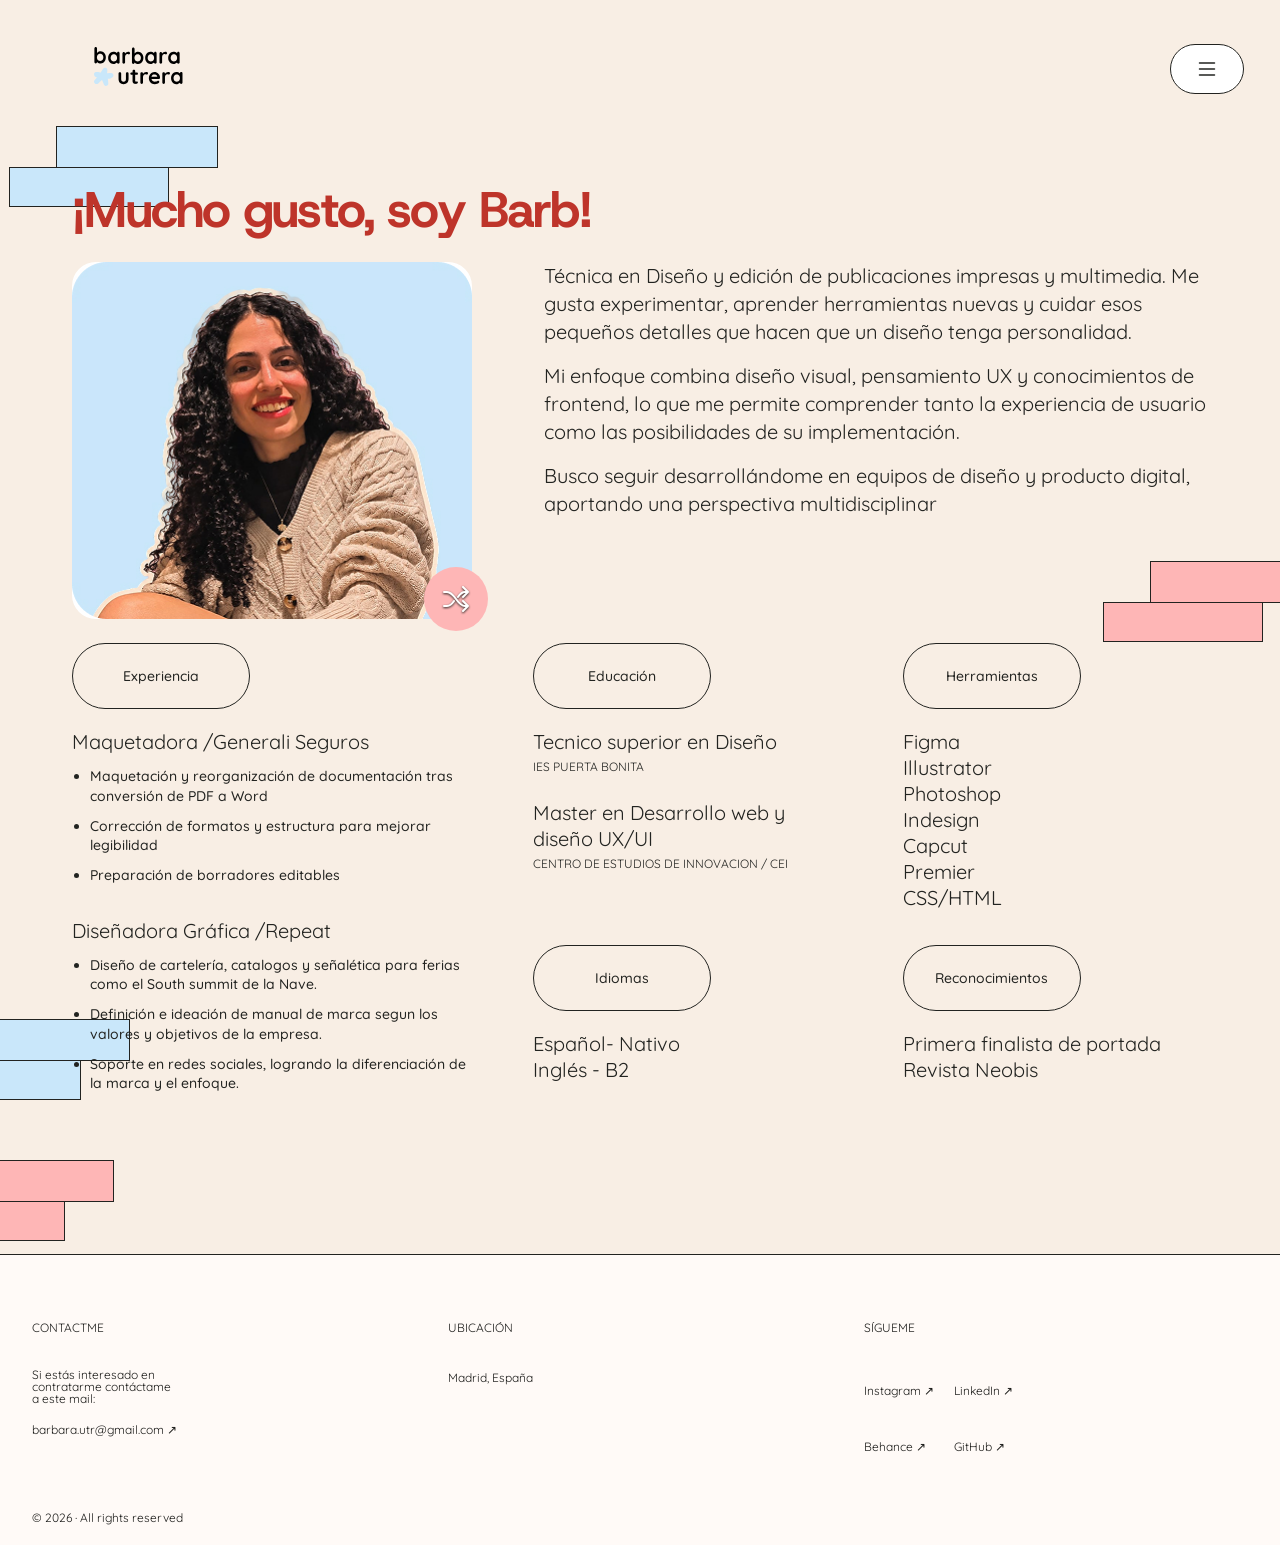
==== about.html @ 61ae98be "Sobre mi" ====
<!DOCTYPE html>
<html lang="es">
<head>
    <meta charset="UTF-8">
    <meta name="viewport" content="width=device-width, initial-scale=1.0">
    <title>Sobre mí · Bárbara Utrera</title>
    <link rel="preconnect" href="https://fonts.googleapis.com">
    <link rel="preconnect" href="https://fonts.gstatic.com" crossorigin>
    <link href="https://fonts.googleapis.com/css2?family=Host+Grotesk:wght@400;500;600;700&amp;family=Quicksand:wght@400;500;600&amp;display=swap" rel="stylesheet">
    <link rel="stylesheet" href="css/nudo.css">
    <link rel="stylesheet" href="css/index.css">
    <link rel="stylesheet" href="css/components.css">
    <link rel="stylesheet" href="css/about.css">
    <script src="js/script.js" defer></script>
</head>
<body class="About">
<header class="Header u-reveal" style="--delay: 0ms">
        <!-- Logo enlazado al inicio -->
        <a class="Header-logo" href="index.html">
            <img class="Header-img" src="assets/Landing/logo_nativo.svg" alt="Bárbara Utrera, inicio">
        </a>

        <!-- Menú de navegación -->
        <nav class="Menu" aria-label="Navegación principal">
            <div class="Menu-panel" id="menu-panel">
                <ul class="Menu-list">
                    <li class="Menu-item"><a class="Menu-link" href="nudo.html">Proyectos</a></li>
                    <li class="Menu-item"><span class="Menu-link" aria-disabled="true" title="Página pendiente">Librería</span></li>
                </ul>
            </div>

            <!-- Botón para abrir o cerrar el menú -->
            <button class="Menu-btn" type="button" aria-label="Cerrar menú" aria-expanded="true"
                aria-controls="menu-panel" data-menu-toggle>
                <svg class="Menu-icon" xmlns="http://www.w3.org/2000/svg" width="24" height="24" viewBox="0 0 16 16"
                    fill="currentColor" aria-hidden="true" focusable="false">
                    <path fill-rule="evenodd"
                        d="M2.5 12a.5.5 0 0 1 .5-.5h10a.5.5 0 0 1 0 1H3a.5.5 0 0 1-.5-.5m0-4a.5.5 0 0 1 .5-.5h10a.5.5 0 0 1 0 1H3a.5.5 0 0 1-.5-.5m0-4a.5.5 0 0 1 .5-.5h10a.5.5 0 0 1 0 1H3a.5.5 0 0 1-.5-.5" />
                </svg>
            </button>
        </nav>
    </header>
    <main class="About-main">
        <div class="About-decoration About-decoration--top" aria-hidden="true"></div>
        <div class="About-decoration About-decoration--middle" aria-hidden="true"></div>
        <div class="About-decoration About-decoration--right" aria-hidden="true"></div>
        <div class="About-decoration About-decoration--bottom" aria-hidden="true"></div>
        <div class="About-content">
<section class="Intro" aria-labelledby="about-title">
    <div class="Intro-heading u-reveal" style="--delay: 80ms">
        <h1 class="Intro-title" id="about-title">¡Mucho gusto, soy Barb!</h1>
    </div>
    <div class="Intro-layout">
        <div class="Intro-photo u-reveal" style="--delay: 160ms">
            <div class="Intro-frame">
                <img class="Intro-image" src="assets/Sobre%20mi/Barbara_Utrera.jpg" width="399" height="356" alt="Retrato de Bárbara Utrera">
            </div>
            <button class="Intro-shuffle" type="button" aria-label="Cambiar imagen" hidden>
                <svg class="Intro-icon" width="32" height="32" viewBox="0 0 32 32" fill="none" stroke="currentColor" stroke-width="2" stroke-linecap="round" stroke-linejoin="round" aria-hidden="true" focusable="false">
                    <path d="M4 9h3c8 0 10 14 18 14h3m-5-5 5 5-5 5M4 23h3c3 0 5-2 7-5m4-4c2-3 4-5 7-5h3m-5-5 5 5-5 5"/>
                </svg>
            </button>
            <span class="u-visuallyHidden" role="status" data-photo-status></span>
        </div>
        <div class="Intro-text u-reveal" style="--delay: 240ms">
            <p>Técnica en Diseño y edición de publicaciones impresas y multimedia. Me gusta experimentar, aprender herramientas nuevas y cuidar esos pequeños detalles que hacen que un diseño tenga personalidad.</p>
            <p>Mi enfoque combina diseño visual, pensamiento UX y conocimientos de frontend, lo que me permite comprender tanto la experiencia de usuario como las posibilidades de su implementación.</p>
            <p>Busco seguir desarrollándome en equipos de diseño y producto digital, aportando una perspectiva multidisciplinar</p>
        </div>
    </div>
</section>
<div class="Details">
    <section class="Details-group Details-group--experience u-reveal" aria-labelledby="experience-title" style="--delay: 280ms">
        <h2 class="Button Button--tag" id="experience-title">Experiencia</h2>
        <section class="Details-job">
            <h3 class="Details-role">Maquetadora /Generali Seguros</h3>
            <ul class="Details-bullets">
                <li>Maquetación y reorganización de documentación tras conversión de PDF a Word</li>
                <li>Corrección de formatos y estructura para mejorar legibilidad</li>
                <li>Preparación de borradores editables</li>
            </ul>
        </section>
        <section class="Details-job">
            <h3 class="Details-role">Diseñadora Gráfica /Repeat</h3>
            <ul class="Details-bullets">
                <li>Diseño de cartelería, catalogos y señalética para ferias como el South summit de la Nave.</li>
                <li>Definición e ideación de manual de marca segun los valores y objetivos de la empresa.</li>
                <li>Soporte en redes sociales, logrando la diferenciación de la marca y el enfoque.</li>
            </ul>
        </section>
    </section>
    <section class="Details-group Details-group--education u-reveal" aria-labelledby="education-title" style="--delay: 320ms">
        <h2 class="Button Button--tag" id="education-title">Educación</h2>
        <ul class="Details-list Details-list--schools">
            <li>Tecnico superior en Diseño<span class="Details-school">IES PUERTA BONITA</span></li>
            <li>Master en Desarrollo web y diseño UX/UI<span class="Details-school">CENTRO DE ESTUDIOS DE INNOVACION / CEI</span></li>
        </ul>
    </section>
    <section class="Details-group Details-group--tools u-reveal" aria-labelledby="tools-title" style="--delay: 360ms">
        <h2 class="Button Button--tag" id="tools-title">Herramientas</h2>
        <ul class="Details-list">
            <li>Figma</li><li>Illustrator</li><li>Photoshop</li><li>Indesign</li><li>Capcut</li><li>Premier</li><li>CSS/HTML</li>
        </ul>
    </section>
    <section class="Details-group Details-group--languages u-reveal" aria-labelledby="languages-title" style="--delay: 400ms">
        <h2 class="Button Button--tag" id="languages-title">Idiomas</h2>
        <ul class="Details-list"><li>Español- Nativo</li><li>Inglés - B2</li></ul>
    </section>
    <section class="Details-group Details-group--awards u-reveal" aria-labelledby="awards-title" style="--delay: 440ms">
        <h2 class="Button Button--tag" id="awards-title">Reconocimientos</h2>
        <ul class="Details-list"><li>Primera finalista de portada Revista Neobis</li></ul>
    </section>
</div>
        </div>
    </main>
<footer class="Footer u-reveal" style="--delay: 120ms">


            <div class="Footer-grid">

                <!-- CONTACTO -->
                <section class="Footer-contact">
                    <h2 class="Footer-title">CONTACTME</h2>

                    <p class="Footer-description"><span class="Footer-line">Si estás interesado en</span> <span class="Footer-line">contratarme contáctame</span> <span class="Footer-line">a este mail:</span></p>

                    <a class="Footer-email" href="mailto:barbara.utr@gmail.com">
                        barbara.utr@gmail.com ↗
                    </a>
                </section>

                <!-- UBICACIÓN -->
                <section class="Footer-location">
                    <h2 class="Footer-title">UBICACIÓN</h2>

                    <p class="Footer-text">
                        Madrid, España
                    </p>
                </section>

                <!-- REDES SOCIALES -->
                <nav class="Footer-social" aria-label="Redes sociales">
                    <section><h2 class="Footer-title">SÍGUEME</h2></section>

                    <div class="Footer-links">
                        <a class="Footer-link" href="https://instagram.com/" target="_blank" rel="noopener noreferrer">
                            Instagram ↗
                        </a>

                        <a class="Footer-link" href="https://linkedin.com/" target="_blank" rel="noopener noreferrer">
                            LinkedIn ↗
                        </a>

                        <a class="Footer-link" href="https://behance.net/brbarautrera" target="_blank"
                            rel="noopener noreferrer">
                            Behance ↗
                        </a>

                        <a class="Footer-link" href="https://github.com/" target="_blank" rel="noopener noreferrer">
                            GitHub ↗
                        </a>
                    </div>
                </nav>

            </div>

            <!-- COPYRIGHT -->
            <div class="Footer-bottom">
                <span class="Footer-copyright">
                    © 2026 · All rights reserved
                </span>
            </div>

        </footer>
</body>
</html>
---- css/nudo.css ----
/* 1. Variables */
:root {
    --repeat-rojo: #BC3F24;
    --repeat-azul: #2F358B;
    --marca-fucsia: #B80943;
    --marca-amarillo: #F2B861;
    --marca-blanco: #FEFBF4;
    --marca-negro: #1D1D1B;
    font-size: 100%;
    font-family: system-ui, sans-serif;
    scroll-behavior: smooth;
    --rojo: #E5382D;
    --rosa: #FEB6B6;
    --beige: #F8EEE4;
    --negro: #222320;
    --celeste: #C9E7FA;
    --blanco: #FFFFFF;
    --tipo-titular: 'Host Grotesk', sans-serif;
    --tipo-serif: 'High Tower Text', 'EB Garamond', Georgia, serif;
    --tipo-mono: 'IBM Plex Mono', monospace;
    --tipo-body: 'Quicksand', sans-serif;
    --size-hero: clamp(3.5rem, 2rem + 6vw, 6rem);
    --size-title: clamp(2rem, 1.25rem + 2.5vw, 3.125rem);
    --size-body: clamp(1rem, 0.9rem + 0.5vw, 1.25rem);
    --size-step-title: clamp(1.25rem, 1.1rem + 0.6vw, 1.5rem);
    --size-step-number: clamp(1.75rem, 1.4rem + 1.2vw, 2.5rem);
    --size-label: 0.875rem;
    --size-value: 0.75rem;
    --border: 0.0625rem solid var(--negro);
    --espacio-side: 2.75rem;
    --espacio-sidebar: 16rem;

    --espacio-header: 1.25rem;
    --borde-menu: var(--border);
    --radio-menu: 3rem;
    --duracion-menu: 300ms;
    --espacio-page: 1.5rem;
    --espacio-section: 4rem;
    --espacio-gap: 2rem;
}

/* 2. Base y accesibilidad */
* {
    box-sizing: border-box;
}

body {
    margin: 0;
    color: var(--negro);
    background: var(--blanco);
    font-family: var(--tipo-body);
    font-size: var(--size-body);
    line-height: 1.5;
}

a {
    color: inherit;
    text-decoration: none;
}

button {
    color: inherit;
    font: inherit;
    cursor: pointer;
}

button,
a,
[tabindex] {
    -webkit-tap-highlight-color: transparent;
}

:focus-visible {
    outline: 0.1875rem solid var(--rojo);
    outline-offset: 0.25rem;
}

img {
    display: block;
    max-inline-size: 100%;
}

figure,
dl,
dd,
p,
h1,
h2,
h3,
h4 {
    margin: 0;
}

ul,
ol {
    margin: 0;
    padding: 0;
}

button,
a {
    touch-action: manipulation;
}

.u-visuallyHidden {
    position: absolute;
    inline-size: 0.0625rem;
    block-size: 0.0625rem;
    padding: 0;
    margin: -0.0625rem;
    overflow: hidden;
    clip-path: inset(50%);
    white-space: nowrap;
    border: 0;
}

.Skip {
    position: fixed;
    inset: 1rem auto auto 1rem;
    z-index: 30;
    transform: translateY(-200%);
    padding: 0.75rem 1rem;
    border: var(--border);
    background: var(--blanco);
    font-size: var(--size-label);
}

.Skip:focus {
    transform: translateY(0);
}

/* 3. Estructura */
.Layout {
    min-inline-size: 0;
}

.Page {
    min-inline-size: 0;
}

.Page.is-ready {
    margin-inline-start: var(--espacio-side);
    transition: margin-inline-start 0.45s ease;
}

/* 4. Ventana lateral: el tirador siempre queda accesible */
.Sidebar {
    min-inline-size: 0;
    background: var(--beige);
    border-inline-end: var(--border);
}

.Sidebar.is-ready {
    position: fixed;
    inset: 0 auto 0 0;
    inline-size: var(--espacio-sidebar);
    z-index: 20;
    transform: translateX(calc(-100% + var(--espacio-side)));
    transition: transform 0.45s ease;
}

.Sidebar.is-open {
    transform: translateX(0);
}

.Sidebar-content {
    padding: 1rem;
}

.Sidebar-content.is-ready {
    inline-size: calc(100% - var(--espacio-side));
    block-size: 100%;
    overflow-y: auto;
    overscroll-behavior: contain;
}

.Sidebar-toggle {
    position: absolute;
    inset: 0 0 0 auto;
    inline-size: var(--espacio-side);
    padding: 0;
    border: 0;
    border-inline: var(--border);
    background: linear-gradient(90deg, var(--celeste), var(--blanco), var(--celeste));
    display: grid;
    place-items: center;
}

.Sidebar-grip {
    inline-size: 0.5rem;
    block-size: 3rem;
    border-inline: var(--border);
}

.Sidebar-current {
    display: flex;
    justify-content: space-between;
    flex-wrap: wrap;
    align-items: center;
    gap: 0.5rem;
    border: var(--border);
    padding: 0.75rem;
    margin-block-end: 1.5rem;
    font-family: var(--tipo-mono);
    font-size: var(--size-value);
    background: var(--blanco);
}

.Sidebar-current.is-active {
    outline: 0.125rem solid var(--negro);
    outline-offset: 0.125rem;
}

.Sidebar-list {
    display: grid;
    gap: 2.75rem;
    list-style: none;
}

.Card {
    display: block;
    padding: 0.75rem;
    background: var(--beige);
    border: var(--border);
    transition: background-color 300ms ease, border-color 300ms ease;
}

@media (hover: hover) {
    .Card:hover {
        background-color: var(--rojo);
        border-color: var(--rojo);
    }
}

.Card-wrapper {
    min-block-size: 15rem;
    display: flex;
    align-items: flex-start;
    flex-direction: column;
    gap: 0.75rem;
    padding: 0.75rem;
    background: var(--blanco);
    border: var(--border);
}

.Card-title {
    font: 600 var(--size-label)/1.3 var(--tipo-titular);
}

.Card-tag {
    max-inline-size: 100%;
    padding: 0.125rem 0.375rem;
    border: var(--border);
    border-radius: 2rem;
    font: 400 var(--size-value)/1.4 var(--tipo-mono);
}

.Card-text {
    margin-block-start: auto;
    font: 700 var(--size-value)/1.35 var(--tipo-mono);
    overflow-wrap: anywhere;
}

.Card.is-active {
    outline: 0.125rem solid var(--negro);
    outline-offset: 0.25rem;
}

/* 5. Recursos: cada tipo tiene su propio ajuste */
.Media {
    position: relative;
    inline-size: 100%;
    min-inline-size: 0;
    overflow: hidden;
    background: var(--beige);

}

.Media-placeholder {
    position: absolute;
    inset: 0;
    display: grid;
    align-content: center;
    justify-items: center;
    gap: 0.75rem;
    padding: 1rem;
    border: var(--border);
    background: var(--beige);
    text-align: center;
}

.Media-label {
    max-inline-size: 28rem;
    font-family: var(--tipo-body);
    font-size: var(--size-label);
    line-height: 1.45;
}

.Media-file {
    max-inline-size: 100%;
    font-family: var(--tipo-mono);
    font-size: var(--size-value);
    overflow-wrap: anywhere;
}

.Media--card {
    aspect-ratio: 4 / 3;
}

.Card-image {
    display: block;
    inline-size: 100%;
    block-size: 100%;
    object-fit: contain;
}

.Media--portrait {
    aspect-ratio: 1;
    max-inline-size: 12rem;
    border-radius: 50%;
}

.Persona-photo {
    display: block;
    inline-size: 100%;
    block-size: 100%;
    object-fit: cover;
    object-position: center;
}


.Media--hero {
    inline-size: 100%;
    max-inline-size: 32rem;
    block-size: calc(17rem * 90 / 43);
    justify-self: center;
}

/* El vídeo completo se ajusta dentro de una ventana más alta, sin zoom ni recorte. */
.Hero-video {
    display: block;
    inline-size: 100%;
    block-size: 100%;
    object-fit: contain;
    object-position: center;
    transform: none;
    background: var(--blanco);
}

.Hero-video.is-controlled {
    object-fit: contain;
    transform: none;
}

.Media--phone {
    aspect-ratio: 9 / 16;
    inline-size: min(100%, 23rem);
    margin-inline: auto;
    border-radius: 2.5rem;
}

.Action-video {
    display: block;
    inline-size: 100%;
    block-size: 100%;
    object-fit: contain;
    border-radius: inherit;
    background: var(--negro);
}

.Media--diagram {
    max-inline-size: 65rem;
    margin-inline: auto;
}

.Map-image {
    display: block;
    inline-size: 100%;
    block-size: auto;
}

.Media--flow {
    min-inline-size: 48rem;
    max-inline-size: 75rem;
    margin-inline: auto;
}

.Flow-image {
    display: block;
    inline-size: 100%;
    block-size: auto;
}

.Wireframes {
    inline-size: 100%;
    min-inline-size: 0;
    max-inline-size: 75rem;
    margin-inline: auto;
}

.Wireframes-frame {
    display: block;
    inline-size: 100%;
    block-size: clamp(24rem, 55vw, 42rem);
    border: 0;
    background: var(--blanco);
}

.Wireframes-link {
    display: inline-block;
    margin-block-start: 0.75rem;
    font: 400 var(--size-label)/1.5 var(--tipo-body);
    text-decoration: underline;
    text-underline-offset: 0.25rem;
}

.Wireframes-link:hover {
    text-decoration-color: var(--rojo);
}

.Media--testing {
    aspect-ratio: 1;
}

.Testing-video {
    display: block;
    inline-size: 100%;
    block-size: 100%;
    object-fit: contain;
    background: var(--blanco);
}

.Diagram {
    min-inline-size: 0;
    overflow-x: auto;
    max-inline-size: 100%;
    overscroll-behavior-x: contain;
    padding: 0.25rem;
}

/* 6. Hero y pasos */
.Hero {}

.Hero-wrapper {

    display: grid;
    align-items: center;
    gap: 3rem;
}

.Hero-content {
    padding-left: 14rem;
}

.Hero-title {
    font: italic 700 var(--size-hero)/1 var(--tipo-titular);
    letter-spacing: -0.04em;
}

.Hero-subtitle {
    font: italic 400 var(--size-title)/1.15 var(--tipo-serif);
    margin-block-start: 0.25rem;
}

.Hero-meta {
    display: grid;
    grid-template-columns: 1fr 1fr;
    gap: 2rem;
    margin-block-start: 1.5rem;
}

.Hero-label {
    font: 700 var(--size-label)/1.5 var(--tipo-mono);
}

.Hero-value {
    font: 400 var(--size-value)/1.5 var(--tipo-mono);
}

.Hero-text {
    max-inline-size: 26rem;
    margin-block-start: 3rem;
    font-size: var(--size-body);
    line-height: 1.35;
}

.Steps {
    border-block: var(--border);
    padding: 1.5rem var(--espacio-page) 2rem;
}

.Steps-list {
    max-inline-size: 75rem;
    margin-inline: auto;
    display: grid;
    gap: 2.5rem;
    list-style: none;
}

.Steps-number {
    display: grid;
    place-items: center;
    inline-size: 4.5rem;
    aspect-ratio: 1;
    border: var(--border);
    border-radius: 50%;
    background: var(--rosa);
    font: 400 var(--size-step-number)/1 var(--tipo-titular);
}

.Steps-title {
    font: 600 var(--size-step-title)/1.2 var(--tipo-titular);
    margin-block: 1.75rem 1rem;
}

.Steps-text {
    font-size: var(--size-body);
    line-height: 1.35;
}

/* 7. Secciones y personas */
.Section {
    padding: var(--espacio-section) var(--espacio-page);
    transition: opacity 0.5s ease, transform 0.5s ease;
}

.Section-header {
    max-inline-size: 65rem;
    margin: 0 auto 4rem;
    text-align: center;
}

.Section-title {
    font: italic 400 var(--size-title)/1.15 var(--tipo-serif);
    overflow-wrap: anywhere;
}

.Section-title--small {
    font: 600 var(--size-step-title)/1.3 var(--tipo-titular);
}

.Section-text {
    margin-block-start: 1.5rem;
    font-size: var(--size-body);
    line-height: 1.35;
}

.Persona-list {
    display: grid;
    gap: 2rem;
    max-inline-size: 75rem;
    margin-inline: auto;
}

.Persona {
    padding: 1.5rem;
    border: var(--border);
    border-radius: 2rem;
    background: var(--blanco);
    min-inline-size: 0;
}

.Persona-header {
    margin-block-end: 1rem;
}

.Persona-name {
    font: 400 var(--size-step-number)/1.2 var(--tipo-titular);
    overflow-wrap: anywhere;
}

.Persona-age {
    white-space: nowrap;
}

.Persona-wrapper {
    display: grid;
    gap: 1.5rem;
}

.Persona-profile {
    min-inline-size: 0;
}

.Persona-info {
    min-inline-size: 0;
}

.Persona-label {
    margin-block: 0.75rem 0.25rem;
    font: 700 var(--size-label)/1.35 var(--tipo-titular);
}

.Persona-text {
    font: 400 var(--size-label)/1.35 var(--tipo-body);
}

.Persona-chips {
    display: flex;
    flex-wrap: wrap;
    gap: 0.5rem;
    margin-block-start: 0.5rem;
    list-style: none;
}

.Chip {
    background: var(--celeste);
    border-radius: 2rem;
    padding: 0.5rem 0.625rem;
    font: 400 var(--size-value)/1.4 var(--tipo-mono);
}

.Persona-brands {
    display: grid;
    grid-template-columns: repeat(2, minmax(0, 1fr));
    gap: 0.5rem;
    list-style: none;
    margin-block-start: 1rem;
}

.Persona-brand {
    display: grid;
    place-items: center;
    min-block-size: 2.75rem;
    padding: 0.25rem;
    border: var(--border);
    border-radius: 0.5rem;
    font: 600 var(--size-value)/1.3 var(--tipo-titular);
    overflow-wrap: anywhere;
}

/* 8. Prototipo, testing y botones */
.Action {
    max-inline-size: 75rem;
    margin-inline: auto;
    display: grid;
    gap: 3rem;
}

.Action-content {
    align-self: start;
}

.Action-title {
    margin-block-end: 1.5rem;
    font: 600 var(--size-step-title)/1.3 var(--tipo-titular);
}

.Action-text {
    margin-block-end: 1.5rem;
    font-size: var(--size-body);
    line-height: 1.35;
}



.Button {
    display: inline-flex;
    align-items: center;
    justify-content: space-between;
    gap: 1.5rem;
    min-block-size: 3.75rem;
    padding: 0.5rem 1rem 0.5rem 1.25rem;
    margin-block-start: 2rem;
    font: 400 var(--size-label)/1.3 var(--tipo-body);
    border-radius: 4rem;
    background: var(--blanco);
}

.Button--outline {
    border: var(--border);
}

.Button-circle {
    display: grid;
    place-items: center;
    flex-shrink: 0;
    inline-size: 2.75rem;
    aspect-ratio: 1;
    border-radius: 50%;
    color: var(--blanco);
    background: var(--negro);
    transition: transform 0.2s ease;
}

.Button-arrow {
    display: block;
}

.Button:hover {
    border-color: var(--rojo);
}

.Button:hover .Button-circle {
    transform: translateX(0.25rem);
}

.Testing {
    max-inline-size: 75rem;
    margin-inline: auto;
    display: grid;
    align-items: center;
    gap: 3rem;
}

.Testing-content {
    min-inline-size: 0;
}

.Section--testing {
    padding-block-start: 0;
}

.Section-text--left {
    text-align: left;
}

.Notice {
    margin: 0 var(--espacio-page) 2rem;
    font: 400 var(--size-value)/1.5 var(--tipo-mono);
}

/* 9. Pie de página */
.Footer {
    background: var(--beige);
    border-block-start: var(--border);
    padding: 2rem var(--espacio-page);
}

.Footer-wrapper {
    max-inline-size: 65rem;
    margin-inline: auto;
    display: grid;
    gap: 2rem;
}

.Footer-title {
    margin-block-end: 0.75rem;
    font: 400 var(--size-value)/1.5 var(--tipo-body);
}

.Footer-text {
    font-size: var(--size-label);
}

.Footer-list {
    display: flex;
    flex-wrap: wrap;
    gap: 0.75rem 1.5rem;
    list-style: none;
}

.Footer-link {
    display: inline-flex;
    align-items: center;
    gap: 0.5rem;
    min-block-size: 2.75rem;
    font-size: var(--size-label);
    cursor: pointer;
}

.Footer-link:hover {
    text-decoration: underline;
    text-decoration-color: var(--rojo);
    text-underline-offset: 0.25rem;
}

/* 10. Aparición progresiva: el contenido permanece visible sin JavaScript */
.Section.is-pending {
    opacity: 0;
    transform: translateY(1.25rem);
}

.Section.is-visible {
    opacity: 1;
    transform: translateY(0);
}

/* 11. Tablet: 768px */
@media (min-width: 500px) {
    .Page.is-ready.is-open {
        margin-inline-start: var(--espacio-sidebar);
    }
.Hero-content {
    
}

    :root {
        --espacio-page: 2.5rem;
        --espacio-section: 5rem;
    }

    .Steps-list {
        grid-template-columns: repeat(3, minmax(0, 1fr));
        gap: 1.5rem;
    }

    .Persona-wrapper {
        grid-template-columns: minmax(0, 1fr) minmax(0, 1fr);
    }

    .Section-header--right {
        text-align: right;
    }

    .Footer-wrapper {
        grid-template-columns: repeat(2, minmax(0, 1fr));
    }
}

/* 12. Escritorio: 1200px */
@media (min-width: 1200px) {
    :root {
        --espacio-page: 5rem;
        --espacio-section: 5.5rem;
    }

    .Hero {
        padding-block: 4rem 6rem;
    }

    .Hero-wrapper {
        grid-template-columns: minmax(0, 1fr) minmax(0, 0.8fr);
        gap: 5rem;
        min-block-size: 36rem;
    }

    .Hero-meta {
        max-inline-size: 24rem;
    }

    .Hero-text {
        margin-block-start: 4rem;
    }

    .Media--hero {
        max-inline-size: none;
        block-size: calc(20rem * 90 / 43);
        justify-self: end;
    }

    .Hero-video {
        display: block;
        inline-size: 100%;
        block-size: 100%;
        object-fit: contain;
        object-position: center;
        transform: none;
        background: var(--blanco);
    }

    .Hero-video.is-controlled {
        object-position: center;
        transform: none;
    }

    .Steps-list {
        gap: 5rem;
    }

    .Persona-list {
        grid-template-columns: repeat(2, minmax(0, 1fr));
        gap: 2.5rem;
    }

    .Persona {
        padding: 1.5rem;
    }

    .Persona-wrapper {
        gap: 1rem;
    }

    .Action {
        grid-template-columns: minmax(0, 0.85fr) minmax(0, 1fr);
        gap: 3.5rem;
    }

    .Action-content {
        padding-block-start: 1rem;
    }


    .Testing {
        grid-template-columns: repeat(2, minmax(0, 1fr));
        gap: 4rem;
    }

    .Media--flow {
        min-inline-size: 100%;
    }
}

/* 14. Header sin logo: menú nativo, solo HTML y CSS */
.Header {
    position: sticky;
    inset-block-start: 0;
    z-index: 30;
    display: flex;
    justify-content: flex-end;
    padding: 4rem var(--espacio-page) 1rem;
    pointer-events: none;
}

.Menu {
    position: relative;
    pointer-events: auto;
}

.Menu-button {

    display: flex;
    justify-content: center;
    align-items: center;

    width: 4.5rem;
    height: 3rem;


    border: var(--borde-menu);
    border-radius: var(--radio-menu);

    background-color: var(--blanco);
    color: var(--negro);
    cursor: pointer;

    transition:
        background-color var(--duracion-menu) ease,
        color var(--duracion-menu) ease;
}

.Menu-button::marker {
    content: '';
}

.Menu-button::-webkit-details-marker {
    display: none;
}

.Menu-icon {
    inline-size: 1.5rem;
    block-size: 1.5rem;
}

.Menu-panel {
    position: absolute;
    inset: calc(100% + 0.75rem) 0 auto auto;
    inline-size: max-content;
    max-inline-size: calc(100vw - 5rem);
    padding: 0.75rem;
 
}

.Menu-list {
    display: flex;
    flex-direction: column;
    gap: 0.5rem;
    list-style: none;
}

.Menu-link {
    display: flex;
    justify-content: center;
    align-items: center;

    width: 7rem;
    min-height: 3rem;
    padding: 0.2rem 1rem;

    border: var(--borde-menu);
    border-radius: var(--radio-menu);

    background-color: var(--blanco);
    color: var(--negro);

    font-family: var(--tipo-body);
    font-size: 0.875rem;
    line-height: 1.25;
    text-align: center;
    white-space: nowrap;

    transition:
        background-color var(--duracion-menu) ease,
        color var(--duracion-menu) ease;
}

.Menu-link:hover,
.Menu-button:hover {
    background-color: var(--negro);
    color: var(--beige);
}

.Menu-link.is-active {
    color: var(--blanco);
    background: var(--negro);
}

@media (min-width: 1200px) {
    .Menu-panel {
        inset: 50% calc(100% + 0.75rem) auto auto;
        transform: translateY(-50%);
        max-inline-size: none;
        padding: 0;
        border: 0;
        background: none;
    }

    .Menu-list {
        flex-direction: row;
    }
}

/* 13. Movimiento reducido y atributos nativos */
@media (prefers-reduced-motion: reduce) {
    .Card { transition: none; }

    :root {
        scroll-behavior: auto;
    }

    .Page.is-ready,
    .Menu-panel,
    .Menu-link,
    .Menu-button,
    .Sidebar.is-ready,
    .Section,
    .Button-circle {
        transition: none;
    }

    .Section.is-pending {
        opacity: 1;
        transform: none;
    }

    .Button:hover .Button-circle {
        transform: none;
    }
}

[hidden] {
    display: none;
}
/* Una sola columna centrada, sin el desplazamiento de escritorio. */
@media (max-width: 767px) {
    :root { --espacio-page: 1.25rem; --espacio-section: 3rem; }
    .Page.is-ready,
    .Page.is-ready.is-open { margin-inline-start: var(--espacio-side); }
    .Header { padding-block: 1.25rem 1rem; }
    .Hero { padding: 2rem var(--espacio-page) 3rem; }
    .Hero-wrapper { grid-template-columns: minmax(0, 1fr); gap: 2rem; }
    .Hero-content { min-inline-size: 0; padding-left: 0; text-align: center; }
    .Hero-title { font-size: clamp(2.75rem, 12vw, 4rem); }
    .Hero-subtitle { font-size: clamp(1.75rem, 7vw, 2.5rem); }
    .Hero-meta { grid-template-columns: minmax(0, 1fr); gap: 1rem; }
    .Hero-text { margin: 1.5rem auto 0; }
    .Media--hero { block-size: auto; aspect-ratio: 43 / 90; max-inline-size: 20rem; margin-inline: auto; }
    .Steps-list { grid-template-columns: minmax(0, 1fr); text-align: center; }
    .Steps-number { margin-inline: auto; }
    .Section-header { margin-block-end: 2rem; }
    .Section-header--right { text-align: center; }
    .Persona { padding: 1rem; text-align: center; }
    .Persona-wrapper { grid-template-columns: minmax(0, 1fr); }
    .Media--portrait { margin-inline: auto; }
    .Persona-chips { justify-content: center; }
    .Action, .Testing { grid-template-columns: minmax(0, 1fr); gap: 2rem; text-align: center; }
    .Action-content, .Action-media { min-inline-size: 0; }
    .Section-text--left { text-align: center; }
    .Media--flow { min-inline-size: 0; inline-size: 100%; }
    .Wireframes { text-align: center; }
    .Wireframes-frame { block-size: 24rem; }
    .Button { max-inline-size: 100%; gap: 0.75rem; }
    .Footer-wrapper { grid-template-columns: minmax(0, 1fr); text-align: center; }
    .Footer-list { justify-content: center; }
}
---- css/index.css ----
@charset "UTF-8";


:root {
    font-size: 100%;
    font-family: system-ui, sans-serif;
    scroll-behavior: smooth;
    --rojo: #E5382D;
    --rosa: #FEB6B6;
    --beige: #F8EEE4;
    --negro: #222320;
    --celeste: #C9E7FA;
    --blanco: white;
    --color-cloud: var(--rosa);
    --espacio-header: 1.25rem;
    --borde-menu: 0.0625rem solid var(--negro);
    --radio-menu: 3rem;
    --duracion-menu: 300ms;

    --tipo-titular: 'Host Grotesk', sans-serif;
    --tipo-body: 'Quicksand', sans-serif;
    --font-size-body: 1.5rem;

    /* Modo Oscuro */

    [data-theme="dark"] {
        --color-cloud: var(--celeste);
    }

}




*:where(:not(html, iframe, canvas, img, svg, video, audio):not(svg *, symbol *)) {
    all: unset;
    display: revert;
}

*::before,
*::after {
    display: block;
    box-sizing: border-box;
}

img,
picture,
video,
iframe,
figure,
canvas {
    max-width: 100%;
    width: 100%;
    display: block;
    height: initial;
}

a {
    display: block;
    text-decoration: none;
    color: inherit;
    font: inherit;
}

p {
    hyphens: none;
}

p a {
    display: inline;
}

li,
menu,
summary {
    list-style: none;
}

ol {
    counter-reset: revert;
}

h1,
h2,
h3,
h4,
h5,
h6,
p,
span,
a,
strong,
blockquote,
i,
b,
u,
em,
mark,
del,
pre,
code {
    font: inherit;
    line-height: 1em;
    color: inherit;
    text-decoration: none;
    text-wrap: pretty;
    hyphens: none;
}

blockquote:before,
blockquote:after,
q:before,
q:after {
    content: "";
    content: none;
}

form,
input,
textarea,
select,
button,
label {
    font: inherit;
    hyphens: auto;
    background-color: transparent;
    color: inherit;
    display: block;
}

textarea {
    white-space: pre-wrap;
}

button,
label {
    cursor: pointer;
}

::placeholder {
    color: unset;
}

table,
tr,
td,
th,
thead,
tbody,
tfoot {
    border-collapse: collapse;
    border-spacing: 0;
    font: inherit;
}

svg {
    width: 100%;
    display: block;
    height: initial;
    fill: currentColor;
}

p svg {
    display: inline;
    width: initial;
}

:where([draggable="true"]) {
    -webkit-user-drag: element;
}

body {
    min-height: 100vh;
    color: inherit;
    line-height: 1.5em;
    -webkit-hyphens: auto;
    -ms-hyphens: auto;
    hyphens: auto;
    font-smooth: always;
    -webkit-font-smoothing: antialiased;
    -moz-osx-font-smoothing: grayscale;
}


body {
    background-color: var(--beige);
    color: var(--negro);
    font-family: var(--tipo-body);
}

/*Comienzo de Header */
.Header {
    padding-top: 2rem;
    justify-content: space-between;
    display: flex;
    align-items: flex-end;
    gap: 1rem;
    position: sticky;
    top: 0;
    z-index: 10;
}

.Header-logo {
    flex-shrink: 0;
    width: 7rem;

}

.Header-img {
    width: 100%;

}

/* Menú: versión móvil */
.Menu {
    display: flex;
    flex-direction: column;
    align-items: flex-end;
    padding-right: 3rem;
    padding-left: 3rem;

}

/* Botón de hamburguesa */
.Menu-btn {
    order: -1;
    flex-shrink: 0;

    display: flex;
    justify-content: center;
    align-items: center;

    width: 4.5rem;
    height: 3rem;


    border: var(--borde-menu);
    border-radius: var(--radio-menu);

    background-color: var(--beige);
    color: var(--negro);
    cursor: pointer;

    transition:
        background-color var(--duracion-menu) ease,
        color var(--duracion-menu) ease;
}

.Menu-icon {
    width: 1.5rem;
    height: 1.5rem;
    flex-shrink: 0;
}

/* Panel: se expande hacia abajo */
.Menu-panel {
    display: grid;
    grid-template-rows: 1fr;

    opacity: 1;
    visibility: visible;

    transition:
        grid-template-rows 10ms ease opacity 10ms ease visibility 10ms ease;
}

.Menu-list {
    display: flex;
    flex-direction: column;
    gap: 0.625rem;

    min-height: 0;
    overflow: hidden;
}

/* Separación del botón incluida en el contenido retráctil */
.Menu-item:first-child {
    margin-top: 0.75rem;
}

/* Enlaces con aspecto de botón */
.Menu-link {
    display: flex;
    justify-content: center;
    align-items: center;

    width: 7rem;
    min-height: 3rem;
    padding: 0.2rem 1rem;

    border: var(--borde-menu);
    border-radius: var(--radio-menu);

    background-color: var(--beige);
    color: var(--negro);

    font-family: var(--tipo-body);
    font-size: 0.875rem;
    line-height: 1.25;
    text-align: center;
    white-space: nowrap;

    transition:
        background-color var(--duracion-menu) ease,
        color var(--duracion-menu) ease;
}

/* Página actual y hover */
.Menu-link.is-active,
.Menu-link:hover,
.Menu-btn:hover {
    background-color: var(--negro);
    color: var(--beige);
}

/* Foco accesible, dibujado hacia dentro para evitar recortes */
.Header-logo:focus-visible,
.Menu-link:focus-visible,
.Menu-btn:focus-visible {
    outline: 0.125rem solid var(--rojo);
    outline-offset: -0.25rem;
}

/* Menú cerrado: JavaScript activa is-enhanced */
.Menu.is-enhanced .Menu-panel {
    grid-template-rows: 0fr;
    opacity: 0;
    visibility: hidden;
    pointer-events: none;
}

/* Menú abierto */
.Menu.is-enhanced.is-open .Menu-panel {
    grid-template-rows: 1fr;
    opacity: 1;
    visibility: visible;
    pointer-events: auto;
}


/* Escritorio: apertura hacia la izquierda */
@media (min-width: 60em) {
    :root {
        --espacio-header: 3rem;
    }

    .Header {
        align-items: center;
    }

    .Header-logo {
        width: 9rem;
    }

    .Menu {
        flex-direction: row;
        justify-content: flex-end;
        align-items: center;
    }

    .Menu-btn {
        order: 0;
    }

    .Menu-panel {
        grid-template-rows: 1fr;
        grid-template-columns: 1fr;

        transition:
            grid-template-columns var(--duracion-menu) ease,
            opacity var(--duracion-menu) ease,
            visibility var(--duracion-menu) ease;
    }

    .Menu-list {
        flex-direction: row;
        align-items: center;
        min-width: 0;
    }

    .Menu-item {
        flex-shrink: 0;
    }

    .Menu-item:first-child {
        margin-top: 0;
    }

    .Menu-item:last-child {
        margin-right: 0.625rem;
    }

    .Menu.is-enhanced .Menu-panel {
        grid-template-rows: 1fr;
        grid-template-columns: 0fr;
    }

    .Menu.is-enhanced.is-open .Menu-panel {
        grid-template-columns: 1fr;
    }
}

/* MAIN Introducción de portfolio */
.Hero {

    width: 100%;
    min-height: 37rem;
    border-bottom: 3px solid #1d1d1b;
    margin: 6rem auto 0rem;
    padding-top: 5rem;
    overflow-x: clip;
}

.Hero-intro {

    max-width: 1fr;
    min-height: 400px;
    margin: auto;
    padding: 3rem;

}

.Hero-hi {

    padding: 1rem;
    text-align: center;
    font-weight: 800;
    font-size: clamp(3rem, 4vw, 8rem);

}

.Hero-presentation {

    width: 90%;
    margin: auto;
    padding: 2rem;
    max-width: 30rem;
    font-size: var(--font-size-body);
    justify-content: center;
    align-items: center;
    text-align: center;
    hyphens: none;
}


/* Nubes de la landing (cielo) */
.Hero-sky {

    width: 100%;
    min-height: 800px;
    position: absolute;
    top: 0;
    z-index: 2;

    overflow-x: clip;

}

/* estilos comunes de las nubes */
.Cloud {
    width: clamp(8rem, 16vw, 22rem);
    position: absolute;
    animation: moverNube 8s ease-in-out infinite alternate;

}

.Cloud-svg {
    width: 100%;
    height: auto;
    display: block;
}

.Cloud-svg path {
    color: var(--color-cloud);
}


.Hero-decor-izq {

    position: absolute;

    top: 0;
    animation-delay: -3s;
}

.Hero-decor-der {


    position: absolute;
    top: 20%;
    right: 20%;
    animation-delay: -2s;

}

.Hero-decor-der-bot {

    position: absolute;
    top: 80%;
    right: 0;
    animation-delay: -4s;

}

.Hero-decor-izq-bot {

    position: absolute;
    top: 80%;
    left: 15%;
    animation-delay: -2s;
}

/* Animación */
@keyframes moverNube {
    0% {
        transform: translateX(-30px);
    }

    100% {
        transform: translateX(30px);
    }
}

@media (prefers-reduced-motion: reduce) {
    .Cloud {
        animation: none;
    }
}

/* SECCIÓN PROYECTOS */

/* Descripción */
.Hero-projects {

    width: 100%;

    display: grid;
    grid-template-columns: 1fr 1.5fr;
    gap: 4rem;
    align-items: center;
}


.Projects-title {
    width: 90%;
    min-width: 0;
    margin: 0 auto;
}

.Projects-h2 {

    font-family: var(--tipo-titular);
    font-size: 3rem;
    padding-bottom: 2rem;
}

.Projects-description {

    padding-bottom: 2rem;
    font-family: var(--tipo-body);
    font-size: 1.2rem;
    line-height:1.5;
}

.Projects-button {

    width: auto;
    min-height: 3rem;
    padding: 0.7rem;

    border: var(--borde-menu);
    border-radius: var(--radio-menu);

    background-color: var(--beige);
    color: var(--negro);
    cursor: pointer;

  transition:
    background-color var(--duracion-menu) ease,
    color var(--duracion-menu) ease;
}
.Projects-button:hover,
.Projects-button:focus-visible {
    background-color: var(--negro);
    color: var(--blanco);
}


/* Edificio */
.Projects-building {
    min-width: 0;
}

.Building {}

.Building-roof {

    width: 100%;
    min-height: 100px;
}

.Building-roof img {
    width: 100%;
    height: 100%;
    object-fit: cover;
    display: block;
}



/* Ventanas */

.Building-grid {

    width: 88%;
    margin: auto;
    padding: 2rem;
    min-width: 0;
    border-left: 3px solid var(--negro);
    border-right: 3px solid var(--negro);

}

.Building-top {


    width: 100%;
    padding-bottom: 2rem;

    display: grid;
    grid-template-columns: repeat(2, minmax(0, 1fr));
    gap: 2rem;

}

.Building-middle {

    width: 100%;
    padding-bottom: 2rem;
    display: grid;
    grid-template-columns: repeat(2, minmax(0, 1fr));
    gap: 2rem;
}

.Building-bottom {

    width: 100%;
}

.Window-video {
    box-sizing: border-box;
    width: 100%;
    display: block;
    border: 2px solid var(--negro);
    border-radius: 2px;
}

/* Ventana */
.Window {
    position: relative;
    display: block;
    overflow: visible;
    box-sizing: border-box;
    padding: 10px;
    background-color: var(--blanco);
    border: 2px solid var(--negro);
    border-radius: 6px;
    transition: transform 250ms ease;
}


.Window:hover,
.Window:focus-visible {
    transform: scale(1.07);
    z-index: 2;
}

/* Vídeo */
.Window-video {

    display: block;
    width: 100%;
    height: auto;
}

/* Burbuja */
.Window-tooltip {
    position: absolute;
    bottom: calc(100% + 12px);
    left: 50%;

    transform: translate(-50%, 10px);

    padding: 0.65rem 1rem;
    background-color: white;
    color: #1d1d1b;

    border: 1.5px solid #1d1d1b;
    border-radius: 12px;

    font-family: 'Quicksand', sans-serif;
    font-size: 1rem;
    font-weight: 700;
    white-space: nowrap;

    opacity: 0;
    visibility: hidden;

    transition:
        opacity 0.3s ease,
        transform 0.3s ease,
        visibility 0.3s ease;

    pointer-events: none;
    z-index: 10;
}

/* Mostrar al interactuar */
.Window:hover .Window-tooltip,
.Window:focus-visible .Window-tooltip {
    opacity: 1;
    visibility: visible;
    transform: translate(-50%, 0);
}

/* TABLET: 900px o menos         */


@media (max-width: 900px) {

    /* Texto arriba y edificio debajo */
    .Hero-projects {
        grid-template-columns: minmax(0, 1fr);
        gap: 3rem;
    }

    /* Edificio */
    .Projects-building {
        width: 100%;
        min-width: 0;
    }

    /* Dos ventanas por fila */
    .Building-top,
    .Building-middle {
        grid-template-columns: repeat(2, minmax(0, 1fr));
        gap: 1rem;
    }

    /* Vídeos adaptados a sus ventanas */
    .Window-video {
        width: 100%;
        height: auto;
        display: block;
    }
}


/* MÓVIL */
@media (max-width: 600px) {

    .Menu {
        width: 95%;


    }
    .Hero-intro{
        display:none;
    }
    .Hero-sky{
   
    }
    .Header-logo {
        display: none;

    }

    .Hero {
        overflow-x: clip;
    }

    .Hero-projects {
        grid-template-columns: minmax(0, 1fr);
        
    }
    .Projects-h2{
        font-size:2rem;
    }

    .Projects-title {
        width: 90%;
        min-width: 0;
        margin: 0 auto;
        padding-top: -2rem;
    }

    .Projects-building {
        width: 100%;

    }

    .Building-grid {
        padding: 1rem;
    }

    .Building-top,
    .Building-middle {
        grid-template-columns: minmax(0, 1fr);
        gap: 1.5rem;
    }

    .Building-window {
        width: 100%;
        min-width: 0;
    }

    .Window-video {
        width: 100%;
        height: auto;
        display: block;

    }

    .Hero-decor-der-bot {}

    .Hero-sky {
        position: absolute;
        width: 100%;
        top: 0;
        left: 0;
        overflow: clip;
    }
}



/* Java Script */
.Menu {
    position: relative;
    display: flex;
    flex-direction: row;
    align-items: center;
    justify-content: flex-end;
}

/* Panel que aparece a la izquierda */

.Menu-panel {
    position: absolute;
    top: 50%;
    right: calc(100% + 0.75rem);

    width: max-content;

    transform: translateY(-50%) translateX(10px);

    opacity: 0;
    visibility: hidden;
    pointer-events: none;

    transition:
        transform 300ms ease,
        opacity 300ms ease,
        visibility 300ms ease;
}

.Menu-list {
    display: flex;
    flex-direction: row;
    align-items: center;
    min-width: 0;
    overflow: hidden;
}

/* Estado cerrado */

.Menu.is-enhanced .Menu-panel {
    opacity: 0;
    visibility: hidden;
    pointer-events: none;
}

/* Estado abierto */

.Menu.is-enhanced.is-open .Menu-panel {
    opacity: 1;
    visibility: visible;
    pointer-events: auto;

    transform: translateY(-50%) translateX(0);
}

/* BOTÓN HAMBURGUESA */

.Menu-btn {
    order: 0;
}


/* MENÚ MÓVIL */

@media (max-width: 59.999em) {

    .Menu {
        flex-direction: column;
        align-items: flex-end;
    }

    .Menu-panel {
        top: calc(100% + 0.75rem);
        right: 0;

        width: max-content;

        transform: translateY(-10px);
    }

    .Menu-list {
        flex-direction: column;
        overflow: visible;
    }

    .Menu-btn {
        order: -1;
    }

    .Menu.is-enhanced.is-open .Menu-panel {
        transform: translateY(0);
    }
}


.Hero-intro {
    transition: opacity 0.5s ease, visibility 0.5s ease;
}

/* Footer */

.Footer {
    background-color: #fffaf7;
    color: #1d1d1b;
    padding: 4rem 2rem 1rem;
    border-top: none;
    font-family: 'Quicksand', sans-serif;
}

/* GRID PRINCIPAL */

.Footer-grid {
    display: grid;
    grid-template-columns: repeat(3, minmax(0, 1fr));
    column-gap: 3rem;
}

/* TÍTULOS */

.Footer-title {
    font-family: 'Quicksand', sans-serif;
    font-size: 0.75rem;
    font-weight: 500;
    text-transform: uppercase;
    margin-bottom: 2rem;
}

/* CONTACTO */

.Footer-description {
    font-size: 0.75rem;
    line-height: 1.3;
    margin-bottom: 1rem;
}

.Footer-email {
    font-size: 0.75rem;
    text-decoration: none;
    color: inherit;
}

/* UBICACIÓN */

.Footer-text {
    font-size: 0.75rem;
    line-height: 1.5;
}

/* REDES SOCIALES */

.Footer-links {
    display: grid;
    grid-template-columns: repeat(2, max-content);
    column-gap: 2rem;
    row-gap: 1.5rem;
}

.Footer-link {
    font-size: 0.75rem;
    color: inherit;
    text-decoration: none;
    transition: opacity 0.3s ease;
}

.Footer-link:hover,
.Footer-email:hover {
    opacity: 0.6;
}

/* COPYRIGHT */

.Footer-bottom {
    margin-top: 2rem;
}

.Footer-copyright {
    font-size: 0.7rem;
}

/* TABLET */

@media (max-width: 900px) {
    .Footer-grid {
        grid-template-columns: repeat(2, minmax(0, 1fr));
        row-gap: 3rem;
    }
}

/* MÓVIL */

@media (max-width: 600px) {
    .Footer {
        padding: 3rem 1.5rem 1.5rem;
    }

    .Footer-grid {
        grid-template-columns: 1fr;
        row-gap: 2.5rem;
    }

    .Footer-title {
        margin-bottom: 1rem;
    }

    .Footer-links {
        column-gap: 2rem;
        row-gap: 1rem;
    }

    .Footer-bottom {
        margin-top: 3rem;
    }
}
/* Ajustes de móvil y tablet: contenido dentro de su contenedor. */
@media (max-width: 959px) {
    *, *::before, *::after { box-sizing: border-box; }
    .Header { padding: 1.25rem; align-items: center; }
    .Menu { width: auto; padding: 0; margin-left: auto; }
    .Menu-panel { right: 0; max-width: calc(100vw - 2.5rem); }
    .Menu-link { width: 9rem; max-width: 100%; }
    .Menu-item:first-child { margin-top: 0; }
    .Hero-intro { max-width: 40rem; padding-inline: 1.25rem; }
    .Hero-presentation { width: 100%; padding-inline: 0; line-height: 1.4; }
    .Hero-projects { grid-template-columns: minmax(0, 1fr); gap: 3rem; }
    .Projects-title { text-align: center; max-width: 38rem; }
    .Projects-button { margin-inline: auto; text-align: center; }
    .Building-grid { width: 88%; }
    .Footer-email { overflow-wrap: anywhere; }
}

@media (max-width: 600px) {
    .Hero { position: relative; margin-top: 1.5rem; padding-top: 0; min-height: 0; }
    .Hero-intro { display: block; position: relative; z-index: 3; min-height: 0; padding-block: 3rem 4rem; }
    .Hero-presentation { font-size: 1.125rem; }
    .Hero-sky { min-height: 0; height: 23rem; pointer-events: none; }
    .Cloud { width: 5rem; }
    .Hero-decor-der { top: 3%; right: 8%; }
    .Hero-decor-izq-bot { top: 72%; left: 4%; }
    .Hero-decor-der-bot { top: 72%; }
    .Projects-title { width: 100%; padding: 0 1.25rem; }
    .Projects-h2 { line-height: 1.15; }
    .Projects-description { font-size: 1rem; }
    .Projects-building { max-width: 32rem; margin-inline: auto; }
    .Building-roof { min-height: 0; }
    .Window-tooltip { max-width: 100%; white-space: normal; text-align: center; }
    .Footer { text-align: center; }
    .Footer-links { justify-content: center; }
}
---- css/components.css ----
.Palette { grid-column: 1 / -1; min-inline-size: 0; }
.Palette-list {
    display: grid;
    grid-template-columns: repeat(2, minmax(0, 1fr));
    gap: 0.5rem;
    list-style: none;
    max-inline-size: 52rem;
    margin-inline: auto;
}
.Palette-item { min-inline-size: 0; }
.Palette-swatch {
    display: flex;
    flex-direction: column;
    justify-content: center;
    align-items: center;
    min-block-size: 5rem;
    padding: 0.5rem;
    border-radius: 0.5rem;
    overflow-wrap: anywhere;
    text-align: center;
    font: 400 var(--size-value)/1.5 var(--tipo-mono);
}
.u-reveal.is-pending {
    opacity: 0;
    transform: translateY(1.5rem);
}
.u-reveal {
    transition: opacity 600ms ease, transform 600ms ease;
    transition-delay: var(--delay, 0ms);
}
.u-reveal.is-visible { opacity: 1; transform: none; }
@media (min-width: 768px) {
    .Palette-list { grid-template-columns: repeat(4, minmax(0, 1fr)); }
}
@media (prefers-reduced-motion: reduce) {
    .u-reveal { transition: none; }
    .u-reveal.is-pending { opacity: 1; transform: none; }
    .u-reveal.is-visible { transform: none; }
}
---- css/about.css ----
.About {
    margin: 0;
    background: var(--beige);
    color: var(--negro);
    font: 400 var(--size-body)/1.4 var(--tipo-body);
}

.Header {
    padding: 1.75rem 1.25rem 1rem;
    align-items: center;
    pointer-events: auto;
    background: var(--beige);
}

.Header-logo { display: block; inline-size: 8rem; }
.Menu { padding-inline: 0; margin-inline-start: auto; }
.Menu-btn { background: var(--blanco); }
.Menu-panel { padding: 0; border: 0; background: transparent; }
.Menu-link[aria-disabled="true"] { cursor: default; }
.Menu-link[aria-disabled="true"]:hover { color: var(--negro); background: var(--beige); }

.About-main {
    position: relative;
    overflow: hidden;
    padding-block: 3rem 7rem;
}

.About-content {
    position: relative;
    inline-size: min(calc(100% - 2.5rem), 71rem);
    margin-inline: auto;
}

.Intro-title {
    color: color-mix(in srgb, var(--rojo) 80%, var(--negro));
    font: 700 var(--size-title)/1.12 var(--tipo-titular);
    letter-spacing: -0.035em;
    margin-block-end: 1.5rem;
}

.Intro-layout {
    display: grid;
    gap: 2rem;
    align-items: start;
}

.Intro-photo {
    position: relative;
    inline-size: min(100% - 1rem, 25rem);
}

.Intro-frame {
    aspect-ratio: 399 / 356;
    overflow: hidden;
    border-radius: 1.5rem;
    background: var(--celeste);
}

.Intro-image {
    display: block;
    inline-size: 100%;
    block-size: 100%;
    object-fit: cover;
    opacity: 1;
    transition: opacity 250ms ease;
}

.Intro-image.is-changing { opacity: 0; }

.Intro-shuffle {
    position: absolute;
    inset: auto -1rem -0.75rem auto;
    display: grid;
    place-items: center;
    inline-size: 4rem;
    block-size: 4rem;
    border: 0;
    border-radius: 50%;
    background: var(--rosa);
    color: var(--blanco);
    cursor: pointer;
}

.Intro-icon {
    inline-size: 2rem;
    block-size: 2rem;
    fill: none;
    filter: drop-shadow(0 0.0625rem 0.0625rem var(--negro));
}

.Intro-text { display: grid; gap: 1rem; min-inline-size: 0; }
.Intro-text p { font: 400 var(--size-body)/1.4 var(--tipo-body); }

.Details {
    display: grid;
    grid-template-columns: minmax(0, 1fr);
    align-items: start;
    gap: 2rem 3rem;
    margin-block-start: 2.5rem;
}

.Details-group { min-inline-size: 0; }
.Button--tag {
    display: inline-flex;
    justify-content: center;
    min-inline-size: 9rem;
    min-block-size: 3rem;
    margin: 0 0 1.25rem;
    padding: 0.5rem 1rem;
    background: transparent;
    border: var(--border);
    border-radius: 3rem;
    font: 500 var(--size-label)/1.3 var(--tipo-body);
}

.Details-job + .Details-job { margin-block-start: 2rem; }
.Details-role, .Details-list { font: 400 var(--size-body)/1.3 var(--tipo-body); }
.Details-list { list-style: none; }
.Details-bullets {
    display: grid;
    gap: 0.65rem;
    margin-block-start: 0.75rem;
    padding-inline-start: 1.15rem;
    font: 500 var(--size-label)/1.4 var(--tipo-body);
}
.Details-bullets li { list-style: disc; }
.Details-list--schools { display: grid; gap: 1.5rem; }
.Details-school { display: block; margin-block-start: 0.25rem; font: 400 var(--size-value)/1.4 var(--tipo-body); }

.About-decoration {
    position: absolute;
    inline-size: 6.5rem;
    block-size: 1.5rem;
    border: var(--border);
    background: var(--celeste);
    pointer-events: none;
}
.About-decoration::after {
    content: "";
    position: absolute;
    inline-size: 100%;
    block-size: 100%;
    inset: 100% auto auto -3rem;
    border: var(--border);
    background: inherit;
}
.About-decoration--top { inset: 0.5rem auto auto -3rem; }
.About-decoration--middle { display: none; inset: 39% -2rem auto auto; background: var(--rosa); }
.About-decoration--right { display: none; inset: auto -2rem 17%; }
.About-decoration--bottom { inset: auto auto 3.25rem -3rem; background: var(--rosa); }

.Footer { border-block-start: var(--border); }
.Footer-grid { grid-template-columns: minmax(0, 1fr); gap: 2rem; text-align: start; }
.Footer-title, .Footer-description, .Footer-email, .Footer-text, .Footer-link, .Footer-copyright {
    font: 400 var(--size-value)/1.5 var(--tipo-body);
}
.Footer-title { text-transform: uppercase; }
.Footer-email { overflow-wrap: anywhere; }
.Footer-links { grid-template-columns: repeat(2, minmax(0, max-content)); justify-content: start; gap: 0.75rem 1.25rem; }
.Footer-line { display: block; }

.Intro-word { display: inline-block; }
.Intro-letter { display: inline-block; animation: Intro-enter 520ms ease both; animation-delay: calc(var(--index) * 40ms); }
.Intro-title.is-animated { animation: Intro-float 4s 1.6s ease-in-out infinite alternate; }
@keyframes Intro-enter {
    from { opacity: 0; transform: translateY(0.65rem); }
    to { opacity: 1; transform: none; }
}
@keyframes Intro-float {
    from { transform: translateY(-0.25rem); }
    to { transform: translateY(0.25rem); }
}

@media (min-width: 768px) {
    .Header { padding-inline: 2.25rem; }
    .About-content { inline-size: min(calc(100% - 7rem), 71rem); }
    .Intro-layout { grid-template-columns: minmax(0, 0.8fr) minmax(0, 1.2fr); gap: 3rem; }
    .Intro-photo { inline-size: 100%; }
    .Details { grid-template-columns: repeat(2, minmax(0, 1fr)); }
    .Details-group--experience { grid-column: 1 / -1; }
    .Footer-grid { grid-template-columns: repeat(2, minmax(0, 1fr)); }
}
@media (min-width: 1200px) {
    .Header { padding: 2.25rem 2.25rem 1rem 4.75rem; }
    .About-main { padding-block: 4rem 10rem; }
    .Intro-layout { grid-template-columns: minmax(0, 25rem) minmax(0, 1fr); gap: 4.5rem; }
    .Details {
        grid-template-columns: minmax(0, 1.3fr) repeat(2, minmax(0, 1fr));
        grid-template-areas: "experience education tools" "experience languages awards";
        gap: 1.5rem 4rem;
        margin-block-start: 1.5rem;
    }
    .Details-group--experience { grid-area: experience; }
    .Details-group--education { grid-area: education; }
    .Details-group--tools { grid-area: tools; }
    .Details-group--languages { grid-area: languages; }
    .Details-group--awards { grid-area: awards; }
    .About-decoration { inline-size: 10rem; block-size: 2.5rem; }
    .About-decoration--middle, .About-decoration--right { display: block; }
    .About-decoration--top { inset-inline-start: 3.5rem; }
    .Footer-grid { grid-template-columns: repeat(3, minmax(0, 1fr)); }
}
@media (prefers-reduced-motion: reduce) {
    .Intro-image { transition: none; }
    .Intro-image.is-changing { opacity: 1; }
    .Intro-letter, .Intro-title.is-animated { animation: none; }
    .Menu-panel, .Menu-btn, .Menu-link { transition: none; }
}
.Menu:not(.is-enhanced) .Menu-panel { visibility: visible; opacity: 1; pointer-events: auto; }
.Button--tag:hover { border-color: var(--negro); }
.Intro-word, .Intro-letter { line-height: inherit; }
[hidden] { display: none; }
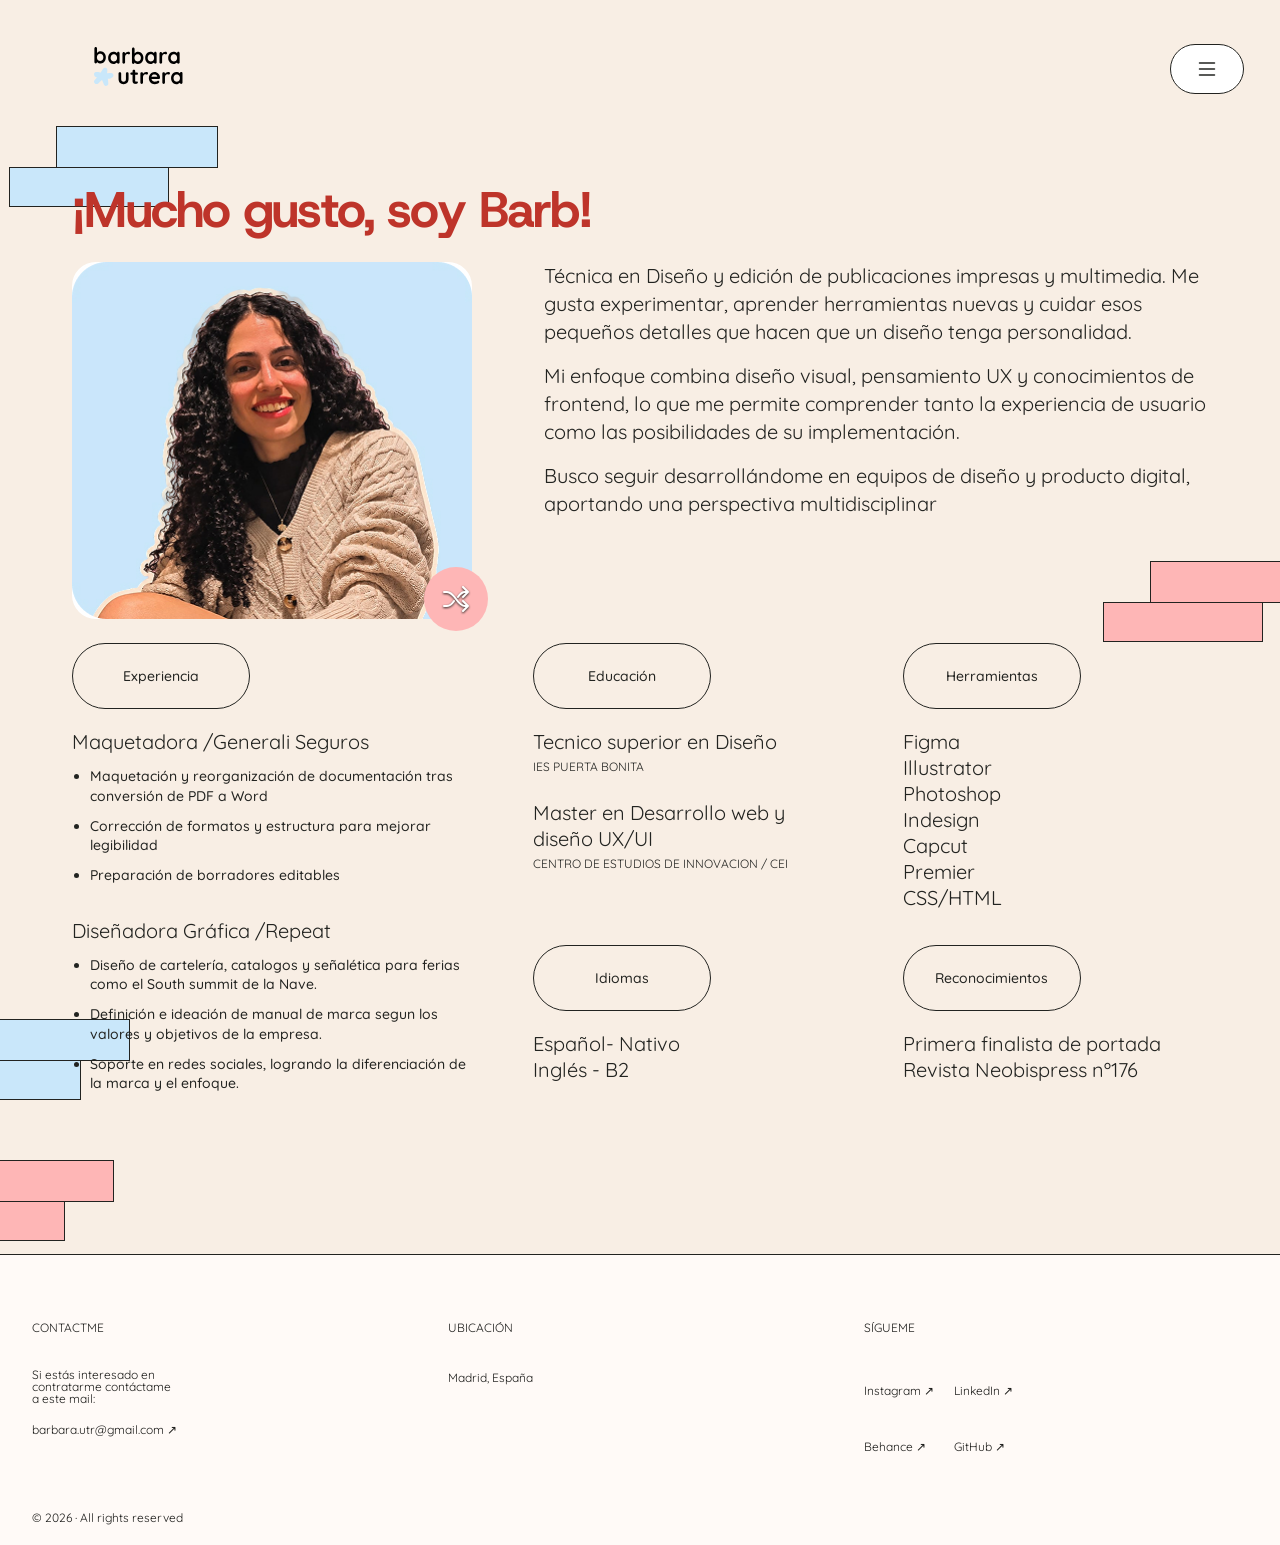
==== commit f13b6c3a: "Cambios finales" ====
--- a/about.html
+++ b/about.html
@@ -1,20 +1,24 @@
 <!DOCTYPE html>
 <html lang="es">
+
 <head>
     <meta charset="UTF-8">
     <meta name="viewport" content="width=device-width, initial-scale=1.0">
     <title>Sobre mí · Bárbara Utrera</title>
     <link rel="preconnect" href="https://fonts.googleapis.com">
     <link rel="preconnect" href="https://fonts.gstatic.com" crossorigin>
-    <link href="https://fonts.googleapis.com/css2?family=Host+Grotesk:wght@400;500;600;700&amp;family=Quicksand:wght@400;500;600&amp;display=swap" rel="stylesheet">
+    <link
+        href="https://fonts.googleapis.com/css2?family=Host+Grotesk:wght@400;500;600;700&amp;family=Quicksand:wght@400;500;600&amp;display=swap"
+        rel="stylesheet">
     <link rel="stylesheet" href="css/nudo.css">
     <link rel="stylesheet" href="css/index.css">
     <link rel="stylesheet" href="css/components.css">
     <link rel="stylesheet" href="css/about.css">
     <script src="js/script.js" defer></script>
 </head>
+
 <body class="About">
-<header class="Header u-reveal" style="--delay: 0ms">
+    <header class="Header u-reveal" style="--delay: 0ms">
         <!-- Logo enlazado al inicio -->
         <a class="Header-logo" href="index.html">
             <img class="Header-img" src="assets/Landing/logo_nativo.svg" alt="Bárbara Utrera, inicio">
@@ -25,7 +29,7 @@
             <div class="Menu-panel" id="menu-panel">
                 <ul class="Menu-list">
                     <li class="Menu-item"><a class="Menu-link" href="nudo.html">Proyectos</a></li>
-                    <li class="Menu-item"><span class="Menu-link" aria-disabled="true" title="Página pendiente">Librería</span></li>
+                    <li class="Menu-item"><a class="Menu-link" href="library.html">Librería</a></li>
                 </ul>
             </div>
 
@@ -46,131 +50,165 @@
         <div class="About-decoration About-decoration--right" aria-hidden="true"></div>
         <div class="About-decoration About-decoration--bottom" aria-hidden="true"></div>
         <div class="About-content">
-<section class="Intro" aria-labelledby="about-title">
-    <div class="Intro-heading u-reveal" style="--delay: 80ms">
-        <h1 class="Intro-title" id="about-title">¡Mucho gusto, soy Barb!</h1>
-    </div>
-    <div class="Intro-layout">
-        <div class="Intro-photo u-reveal" style="--delay: 160ms">
-            <div class="Intro-frame">
-                <img class="Intro-image" src="assets/Sobre%20mi/Barbara_Utrera.jpg" width="399" height="356" alt="Retrato de Bárbara Utrera">
+            <section class="Intro" aria-labelledby="about-title">
+                <div class="Intro-heading u-reveal" style="--delay: 80ms">
+                    <h1 class="Intro-title" id="about-title">¡Mucho gusto, soy Barb!</h1>
+                </div>
+                <div class="Intro-layout">
+                    <div class="Intro-photo u-reveal" style="--delay: 160ms">
+                        <div class="Intro-frame">
+                            <img class="Intro-image" src="assets/Sobre%20mi/Barbara_Utrera.jpg" width="399" height="356"
+                                alt="Retrato de Bárbara Utrera">
+                        </div>
+                        <button class="Intro-shuffle" type="button" aria-label="Cambiar imagen" hidden>
+                            <svg class="Intro-icon" width="32" height="32" viewBox="0 0 32 32" fill="none"
+                                stroke="currentColor" stroke-width="2" stroke-linecap="round" stroke-linejoin="round"
+                                aria-hidden="true" focusable="false">
+                                <path
+                                    d="M4 9h3c8 0 10 14 18 14h3m-5-5 5 5-5 5M4 23h3c3 0 5-2 7-5m4-4c2-3 4-5 7-5h3m-5-5 5 5-5 5" />
+                            </svg>
+                        </button>
+                        <span class="u-visuallyHidden" role="status" data-photo-status></span>
+                    </div>
+                    <div class="Intro-text u-reveal" style="--delay: 240ms">
+                        <p>Técnica en Diseño y edición de publicaciones impresas y multimedia. Me gusta experimentar,
+                            aprender herramientas nuevas y cuidar esos pequeños detalles que hacen que un diseño tenga
+                            personalidad.</p>
+                        <p>Mi enfoque combina diseño visual, pensamiento UX y conocimientos de frontend, lo que me
+                            permite comprender tanto la experiencia de usuario como las posibilidades de su
+                            implementación.</p>
+                        <p>Busco seguir desarrollándome en equipos de diseño y producto digital, aportando una
+                            perspectiva multidisciplinar</p>
+                    </div>
+                </div>
+            </section>
+            <div class="Details">
+                <section class="Details-group Details-group--experience u-reveal" aria-labelledby="experience-title"
+                    style="--delay: 280ms">
+                    <h2 class="Button Button--tag" id="experience-title">Experiencia</h2>
+                    <section class="Details-job">
+                        <h3 class="Details-role">Maquetadora /Generali Seguros</h3>
+                        <ul class="Details-bullets">
+                            <li>Maquetación y reorganización de documentación tras conversión de PDF a Word</li>
+                            <li>Corrección de formatos y estructura para mejorar legibilidad</li>
+                            <li>Preparación de borradores editables</li>
+                        </ul>
+                    </section>
+                    <section class="Details-job">
+                        <h3 class="Details-role">Diseñadora Gráfica /Repeat</h3>
+                        <ul class="Details-bullets">
+                            <li>Diseño de cartelería, catalogos y señalética para ferias como el South summit de la
+                                Nave.</li>
+                            <li>Definición e ideación de manual de marca segun los valores y objetivos de la empresa.
+                            </li>
+                            <li>Soporte en redes sociales, logrando la diferenciación de la marca y el enfoque.</li>
+                        </ul>
+                    </section>
+                </section>
+                <section class="Details-group Details-group--education u-reveal" aria-labelledby="education-title"
+                    style="--delay: 320ms">
+                    <h2 class="Button Button--tag" id="education-title">Educación</h2>
+                    <ul class="Details-list Details-list--schools">
+                        <li>Tecnico superior en Diseño<span class="Details-school">IES PUERTA BONITA</span></li>
+                        <li>Master en Desarrollo web y diseño UX/UI<span class="Details-school">CENTRO DE ESTUDIOS DE
+                                INNOVACION / CEI</span></li>
+                    </ul>
+                </section>
+                <section class="Details-group Details-group--tools u-reveal" aria-labelledby="tools-title"
+                    style="--delay: 360ms">
+                    <h2 class="Button Button--tag" id="tools-title">Herramientas</h2>
+                    <ul class="Details-list">
+                        <li>Figma</li>
+                        <li>Illustrator</li>
+                        <li>Photoshop</li>
+                        <li>Indesign</li>
+                        <li>Capcut</li>
+                        <li>Premier</li>
+                        <li>CSS/HTML</li>
+                    </ul>
+                </section>
+                <section class="Details-group Details-group--languages u-reveal" aria-labelledby="languages-title"
+                    style="--delay: 400ms">
+                    <h2 class="Button Button--tag" id="languages-title">Idiomas</h2>
+                    <ul class="Details-list">
+                        <li>Español- Nativo</li>
+                        <li>Inglés - B2</li>
+                    </ul>
+                </section>
+                <section class="Details-group Details-group--awards u-reveal" aria-labelledby="awards-title"
+                    style="--delay: 440ms">
+                    <h2 class="Button Button--tag" id="awards-title">Reconocimientos</h2>
+                    <ul class="Details-list">
+                        <li>Primera finalista de portada
+                             Revista Neobispress nº176</li>
+                    </ul>
+                </section>
             </div>
-            <button class="Intro-shuffle" type="button" aria-label="Cambiar imagen" hidden>
-                <svg class="Intro-icon" width="32" height="32" viewBox="0 0 32 32" fill="none" stroke="currentColor" stroke-width="2" stroke-linecap="round" stroke-linejoin="round" aria-hidden="true" focusable="false">
-                    <path d="M4 9h3c8 0 10 14 18 14h3m-5-5 5 5-5 5M4 23h3c3 0 5-2 7-5m4-4c2-3 4-5 7-5h3m-5-5 5 5-5 5"/>
-                </svg>
-            </button>
-            <span class="u-visuallyHidden" role="status" data-photo-status></span>
-        </div>
-        <div class="Intro-text u-reveal" style="--delay: 240ms">
-            <p>Técnica en Diseño y edición de publicaciones impresas y multimedia. Me gusta experimentar, aprender herramientas nuevas y cuidar esos pequeños detalles que hacen que un diseño tenga personalidad.</p>
-            <p>Mi enfoque combina diseño visual, pensamiento UX y conocimientos de frontend, lo que me permite comprender tanto la experiencia de usuario como las posibilidades de su implementación.</p>
-            <p>Busco seguir desarrollándome en equipos de diseño y producto digital, aportando una perspectiva multidisciplinar</p>
-        </div>
-    </div>
-</section>
-<div class="Details">
-    <section class="Details-group Details-group--experience u-reveal" aria-labelledby="experience-title" style="--delay: 280ms">
-        <h2 class="Button Button--tag" id="experience-title">Experiencia</h2>
-        <section class="Details-job">
-            <h3 class="Details-role">Maquetadora /Generali Seguros</h3>
-            <ul class="Details-bullets">
-                <li>Maquetación y reorganización de documentación tras conversión de PDF a Word</li>
-                <li>Corrección de formatos y estructura para mejorar legibilidad</li>
-                <li>Preparación de borradores editables</li>
-            </ul>
-        </section>
-        <section class="Details-job">
-            <h3 class="Details-role">Diseñadora Gráfica /Repeat</h3>
-            <ul class="Details-bullets">
-                <li>Diseño de cartelería, catalogos y señalética para ferias como el South summit de la Nave.</li>
-                <li>Definición e ideación de manual de marca segun los valores y objetivos de la empresa.</li>
-                <li>Soporte en redes sociales, logrando la diferenciación de la marca y el enfoque.</li>
-            </ul>
-        </section>
-    </section>
-    <section class="Details-group Details-group--education u-reveal" aria-labelledby="education-title" style="--delay: 320ms">
-        <h2 class="Button Button--tag" id="education-title">Educación</h2>
-        <ul class="Details-list Details-list--schools">
-            <li>Tecnico superior en Diseño<span class="Details-school">IES PUERTA BONITA</span></li>
-            <li>Master en Desarrollo web y diseño UX/UI<span class="Details-school">CENTRO DE ESTUDIOS DE INNOVACION / CEI</span></li>
-        </ul>
-    </section>
-    <section class="Details-group Details-group--tools u-reveal" aria-labelledby="tools-title" style="--delay: 360ms">
-        <h2 class="Button Button--tag" id="tools-title">Herramientas</h2>
-        <ul class="Details-list">
-            <li>Figma</li><li>Illustrator</li><li>Photoshop</li><li>Indesign</li><li>Capcut</li><li>Premier</li><li>CSS/HTML</li>
-        </ul>
-    </section>
-    <section class="Details-group Details-group--languages u-reveal" aria-labelledby="languages-title" style="--delay: 400ms">
-        <h2 class="Button Button--tag" id="languages-title">Idiomas</h2>
-        <ul class="Details-list"><li>Español- Nativo</li><li>Inglés - B2</li></ul>
-    </section>
-    <section class="Details-group Details-group--awards u-reveal" aria-labelledby="awards-title" style="--delay: 440ms">
-        <h2 class="Button Button--tag" id="awards-title">Reconocimientos</h2>
-        <ul class="Details-list"><li>Primera finalista de portada Revista Neobis</li></ul>
-    </section>
-</div>
         </div>
     </main>
-<footer class="Footer u-reveal" style="--delay: 120ms">
-
-
-            <div class="Footer-grid">
-
-                <!-- CONTACTO -->
-                <section class="Footer-contact">
-                    <h2 class="Footer-title">CONTACTME</h2>
-
-                    <p class="Footer-description"><span class="Footer-line">Si estás interesado en</span> <span class="Footer-line">contratarme contáctame</span> <span class="Footer-line">a este mail:</span></p>
-
-                    <a class="Footer-email" href="mailto:barbara.utr@gmail.com">
-                        barbara.utr@gmail.com ↗
-                    </a>
-                </section>
-
-                <!-- UBICACIÓN -->
-                <section class="Footer-location">
-                    <h2 class="Footer-title">UBICACIÓN</h2>
-
-                    <p class="Footer-text">
-                        Madrid, España
-                    </p>
-                </section>
-
-                <!-- REDES SOCIALES -->
-                <nav class="Footer-social" aria-label="Redes sociales">
-                    <section><h2 class="Footer-title">SÍGUEME</h2></section>
-
-                    <div class="Footer-links">
-                        <a class="Footer-link" href="https://instagram.com/" target="_blank" rel="noopener noreferrer">
-                            Instagram ↗
-                        </a>
-
-                        <a class="Footer-link" href="https://linkedin.com/" target="_blank" rel="noopener noreferrer">
-                            LinkedIn ↗
-                        </a>
-
-                        <a class="Footer-link" href="https://behance.net/brbarautrera" target="_blank"
-                            rel="noopener noreferrer">
-                            Behance ↗
-                        </a>
-
-                        <a class="Footer-link" href="https://github.com/" target="_blank" rel="noopener noreferrer">
-                            GitHub ↗
-                        </a>
-                    </div>
-                </nav>
-
-            </div>
-
-            <!-- COPYRIGHT -->
-            <div class="Footer-bottom">
-                <span class="Footer-copyright">
-                    © 2026 · All rights reserved
-                </span>
-            </div>
-
-        </footer>
+    <footer class="Footer u-reveal" style="--delay: 120ms">
+
+
+        <div class="Footer-grid">
+
+            <!-- CONTACTO -->
+            <section class="Footer-contact">
+                <h2 class="Footer-title">CONTACTME</h2>
+
+                <p class="Footer-description"><span class="Footer-line">Si estás interesado en</span> <span
+                        class="Footer-line">contratarme contáctame</span> <span class="Footer-line">a este mail:</span>
+                </p>
+
+                <a class="Footer-email" href="mailto:barbara.utr@gmail.com">
+                    barbara.utr@gmail.com ↗
+                </a>
+            </section>
+
+            <!-- UBICACIÓN -->
+            <section class="Footer-location">
+                <h2 class="Footer-title">UBICACIÓN</h2>
+
+                <p class="Footer-text">
+                    Madrid, España
+                </p>
+            </section>
+
+            <!-- REDES SOCIALES -->
+            <nav class="Footer-social" aria-label="Redes sociales">
+                <section>
+                    <h2 class="Footer-title">SÍGUEME</h2>
+                </section>
+
+                <div class="Footer-links">
+                    <a class="Footer-link" href="https://instagram.com/" target="_blank" rel="noopener noreferrer">
+                        Instagram ↗
+                    </a>
+
+                    <a class="Footer-link" href="https://www.linkedin.com/in/barbara-utrera-3a4ba4217/" target="_blank" rel="noopener noreferrer">
+                        LinkedIn ↗
+                    </a>
+
+                    <a class="Footer-link" href="https://behance.net/brbarautrera" target="_blank"
+                        rel="noopener noreferrer">
+                        Behance ↗
+                    </a>
+
+                    <a class="Footer-link" href="https://github.com/" target="_blank" rel="noopener noreferrer">
+                        GitHub ↗
+                    </a>
+                </div>
+            </nav>
+
+        </div>
+
+        <!-- COPYRIGHT -->
+        <div class="Footer-bottom">
+            <span class="Footer-copyright">
+                © 2026 · All rights reserved
+            </span>
+        </div>
+
+    </footer>
 </body>
-</html>
+
+</html>
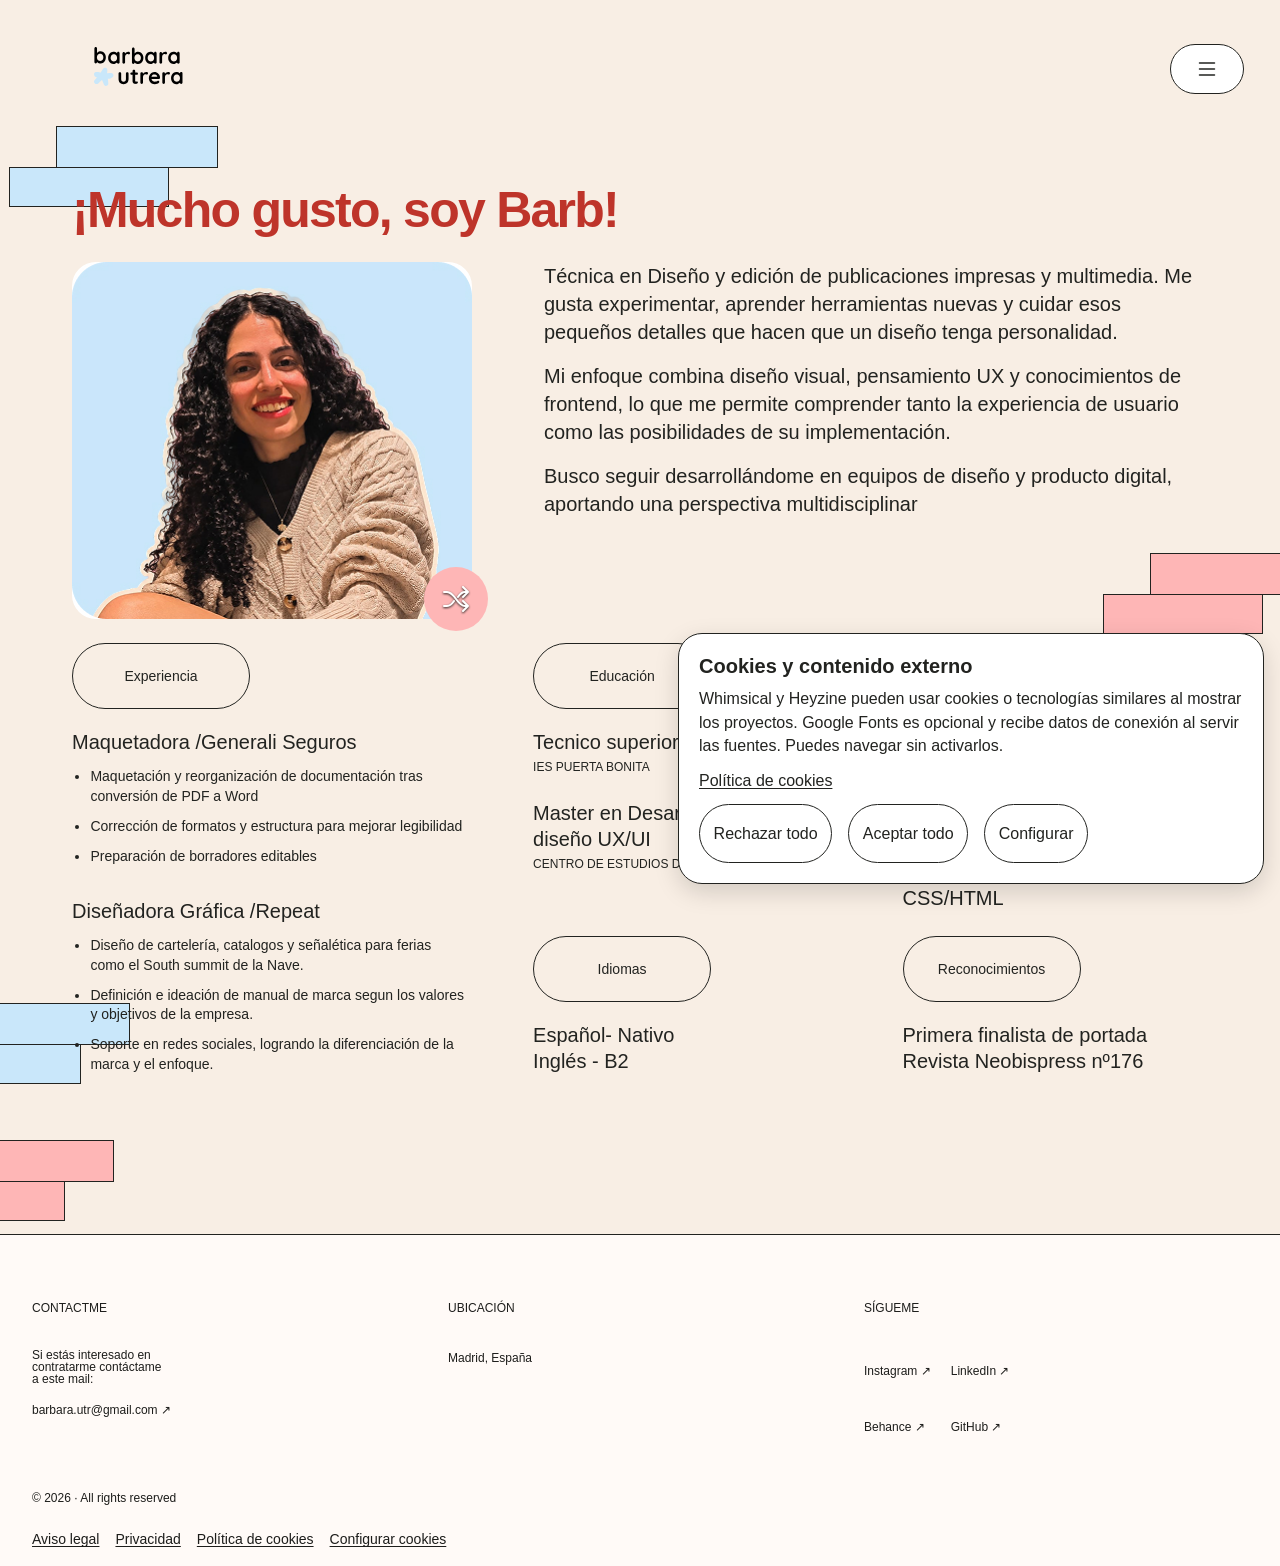
==== commit 4e15589b: "enlaces y politica de privacidad" ====
--- a/about.html
+++ b/about.html
@@ -5,16 +5,18 @@
     <meta charset="UTF-8">
     <meta name="viewport" content="width=device-width, initial-scale=1.0">
     <title>Sobre mí · Bárbara Utrera</title>
-    <link rel="preconnect" href="https://fonts.googleapis.com">
-    <link rel="preconnect" href="https://fonts.gstatic.com" crossorigin>
+
+
     <link
-        href="https://fonts.googleapis.com/css2?family=Host+Grotesk:wght@400;500;600;700&amp;family=Quicksand:wght@400;500;600&amp;display=swap"
+        data-privacy-fonts="https://fonts.googleapis.com/css2?family=Host+Grotesk:wght@400;500;600;700&amp;family=Quicksand:wght@400;500;600&amp;display=swap"
         rel="stylesheet">
     <link rel="stylesheet" href="css/nudo.css">
     <link rel="stylesheet" href="css/index.css">
     <link rel="stylesheet" href="css/components.css">
     <link rel="stylesheet" href="css/about.css">
     <script src="js/script.js" defer></script>
+    <link rel="stylesheet" href="css/privacy.css">
+    <script src="js/privacy.js" defer></script>
 </head>
 
 <body class="About">
@@ -188,12 +190,12 @@
                         LinkedIn ↗
                     </a>
 
-                    <a class="Footer-link" href="https://behance.net/brbarautrera" target="_blank"
+                    <a class="Footer-link" href="https://www.behance.net/brbarautrera" target="_blank"
                         rel="noopener noreferrer">
                         Behance ↗
                     </a>
 
-                    <a class="Footer-link" href="https://github.com/" target="_blank" rel="noopener noreferrer">
+                    <a class="Footer-link" href="https://github.com/Butrera" target="_blank" rel="noopener noreferrer">
                         GitHub ↗
                     </a>
                 </div>
@@ -208,6 +210,12 @@
             </span>
         </div>
 
+        <nav class="Privacy-links" aria-label="Información legal">
+                    <a class="Privacy-link" href="privacidad.html#aviso-legal">Aviso legal</a>
+                    <a class="Privacy-link" href="privacidad.html#privacidad">Privacidad</a>
+                    <a class="Privacy-link" href="privacidad.html#cookies">Política de cookies</a>
+                    <button class="Privacy-open" type="button" data-privacy-open hidden>Configurar cookies</button>
+                </nav>
     </footer>
 </body>
 
--- a/css/nudo.css
+++ b/css/nudo.css
@@ -691,6 +691,14 @@
     border-color: var(--rojo);
 }
 
+.Button--action {
+    inline-size: min(100%, 14rem);
+}
+
+.Button--action:hover {
+    border-color: var(--negro);
+}
+
 .Button:hover .Button-circle {
     transform: translateX(0.25rem);
 }
--- a/css/index.css
+++ b/css/index.css
@@ -203,6 +203,7 @@
 .Header-logo {
     flex-shrink: 0;
     width: 7rem;
+  
 
 }
 
@@ -564,7 +565,9 @@
 
 .Projects-button {
 
-    width: auto;
+    display: flex;
+    align-items: center;
+    width: fit-content;
     min-height: 3rem;
     padding: 0.7rem;
 
@@ -1083,3 +1086,62 @@
     .Footer { text-align: center; }
     .Footer-links { justify-content: center; }
 }
+
+/* Pantalla de carga de la portada */
+.Splash {
+    position: fixed;
+    inset: 0;
+    z-index: 100;
+    display: grid;
+    place-items: center;
+    padding: 1.5rem;
+    background: var(--beige);
+    color: var(--negro);
+    transition: opacity 250ms ease;
+}
+.Splash[hidden] { display: none; }
+.Splash.is-complete { opacity: 0; pointer-events: none; }
+body.is-loading { overflow: hidden; }
+
+.Splash-content {
+    display: grid;
+    justify-items: center;
+    gap: 1.25rem;
+    inline-size: min(100%, 14rem);
+}
+.Splash-ghost {
+    inline-size: clamp(5rem, 18vw, 9rem);
+    block-size: auto;
+    animation: Splash-float 850ms ease-in-out infinite alternate;
+}
+.Splash-track {
+    inline-size: 100%;
+    block-size: 0.25rem;
+    overflow: hidden;
+    border-radius: 2rem;
+    background: color-mix(in srgb, var(--negro) 18%, var(--beige));
+}
+.Splash-line {
+    display: block;
+    inline-size: 100%;
+    block-size: 100%;
+    border-radius: inherit;
+    background: var(--negro);
+    transform-origin: left center;
+    animation: Splash-fill 3s ease-out both;
+}
+.Splash.is-complete .Splash-line { animation: none; transform: scaleX(1); }
+.Splash-label { font: 500 0.875rem/1.4 var(--tipo-body); }
+
+@keyframes Splash-float {
+    from { transform: translateY(0.35rem); }
+    to { transform: translateY(-0.65rem); }
+}
+@keyframes Splash-fill {
+    from { transform: scaleX(0.08); }
+    to { transform: scaleX(0.9); }
+}
+@media (prefers-reduced-motion: reduce) {
+    .Splash, .Splash-ghost, .Splash-line { animation: none; transition: none; }
+    .Splash-line { transform: scaleX(0.5); }
+}
--- a/css/privacy.css
+++ b/css/privacy.css
@@ -0,0 +1,55 @@
+.Privacy-banner {
+    position: fixed;
+    inset: auto 1rem 1rem auto;
+    z-index: 80;
+    inline-size: min(calc(100% - 2rem), 34rem);
+    max-block-size: calc(100dvh - 2rem);
+    overflow: auto;
+    padding: 1.25rem;
+    border: var(--border, 1px solid #222320);
+    border-radius: 1.5rem;
+    background: var(--blanco, #fff);
+    color: var(--negro, #222320);
+    box-shadow: 0 0.5rem 1.5rem rgb(0 0 0 / 15%);
+    font: 400 1rem/1.45 var(--tipo-body, system-ui);
+}
+.Privacy-title { margin: 0 0 0.6rem; font: 700 1.25rem/1.2 var(--tipo-titular, system-ui); }
+.Privacy-text { margin: 0 0 0.75rem; font: inherit; line-height: inherit; }
+.Privacy-actions, .Privacy-links { display: flex; flex-wrap: wrap; align-items: center; gap: 0.6rem 1rem; }
+.Privacy-button {
+    display: inline-flex;
+    align-items: center;
+    justify-content: center;
+    padding: 0.4rem 0.85rem;
+    min-block-size: 2.75rem;
+    border: var(--border, 1px solid #222320);
+    border-radius: 2rem;
+    background: var(--blanco, #fff);
+    color: var(--negro, #222320);
+    font: inherit;
+    cursor: pointer;
+    text-align: center;
+}
+.Privacy-button:hover { background: var(--beige, #f8eee4); }
+.Privacy-link, .Privacy-open { font: inherit; color: inherit; text-decoration: underline; text-underline-offset: 0.15em; }
+.Privacy-open { background: none; border: 0; padding: 0; cursor: pointer; }
+.Privacy-banner :focus-visible, .Privacy-button:focus-visible, .Privacy-open:focus-visible, .Privacy-link:focus-visible {
+    outline: 2px solid currentColor;
+    outline-offset: 3px;
+}
+.Privacy-options { padding: 0.8rem 0; }
+.Privacy-option { display: flex; align-items: flex-start; gap: 0.65rem; margin-block-end: 0.6rem; cursor: pointer; }
+.Privacy-option input { all: revert; flex: none; margin: 0.2rem 0 0; inline-size: 1.1rem; block-size: 1.1rem; }
+.Privacy-links { margin-block-start: 1.25rem; font: 400 0.875rem/1.5 var(--tipo-body, system-ui); }
+.Privacy-placeholder { display: grid; justify-items: center; align-content: center; gap: 0.7rem; padding: 1.25rem; text-align: center; }
+.Privacy-placeholder p { margin: 0; }
+.Privacy-legal { margin: 0; background: #f8eee4; color: #222320; font: 400 1rem/1.55 system-ui, sans-serif; }
+.Privacy-legal main { max-inline-size: 52rem; margin-inline: auto; padding: 2rem 1rem 5rem; }
+.Privacy-legal h1 { font-size: clamp(1.85rem, 5vw, 3rem); line-height: 1.15; }
+.Privacy-legal section { margin-block-start: 2.5rem; }
+.Privacy-legal a { color: inherit; overflow-wrap: anywhere; }
+.Privacy-legal dt { font-weight: 700; margin-block-start: 0.75rem; }
+.Privacy-legal dd { margin-inline-start: 0; }
+.Privacy-banner[hidden], .Privacy-options[hidden], .Privacy-open[hidden],
+.Privacy-placeholder[hidden], [data-privacy-frame][hidden], [data-privacy-allow][hidden] { display: none; }
+
